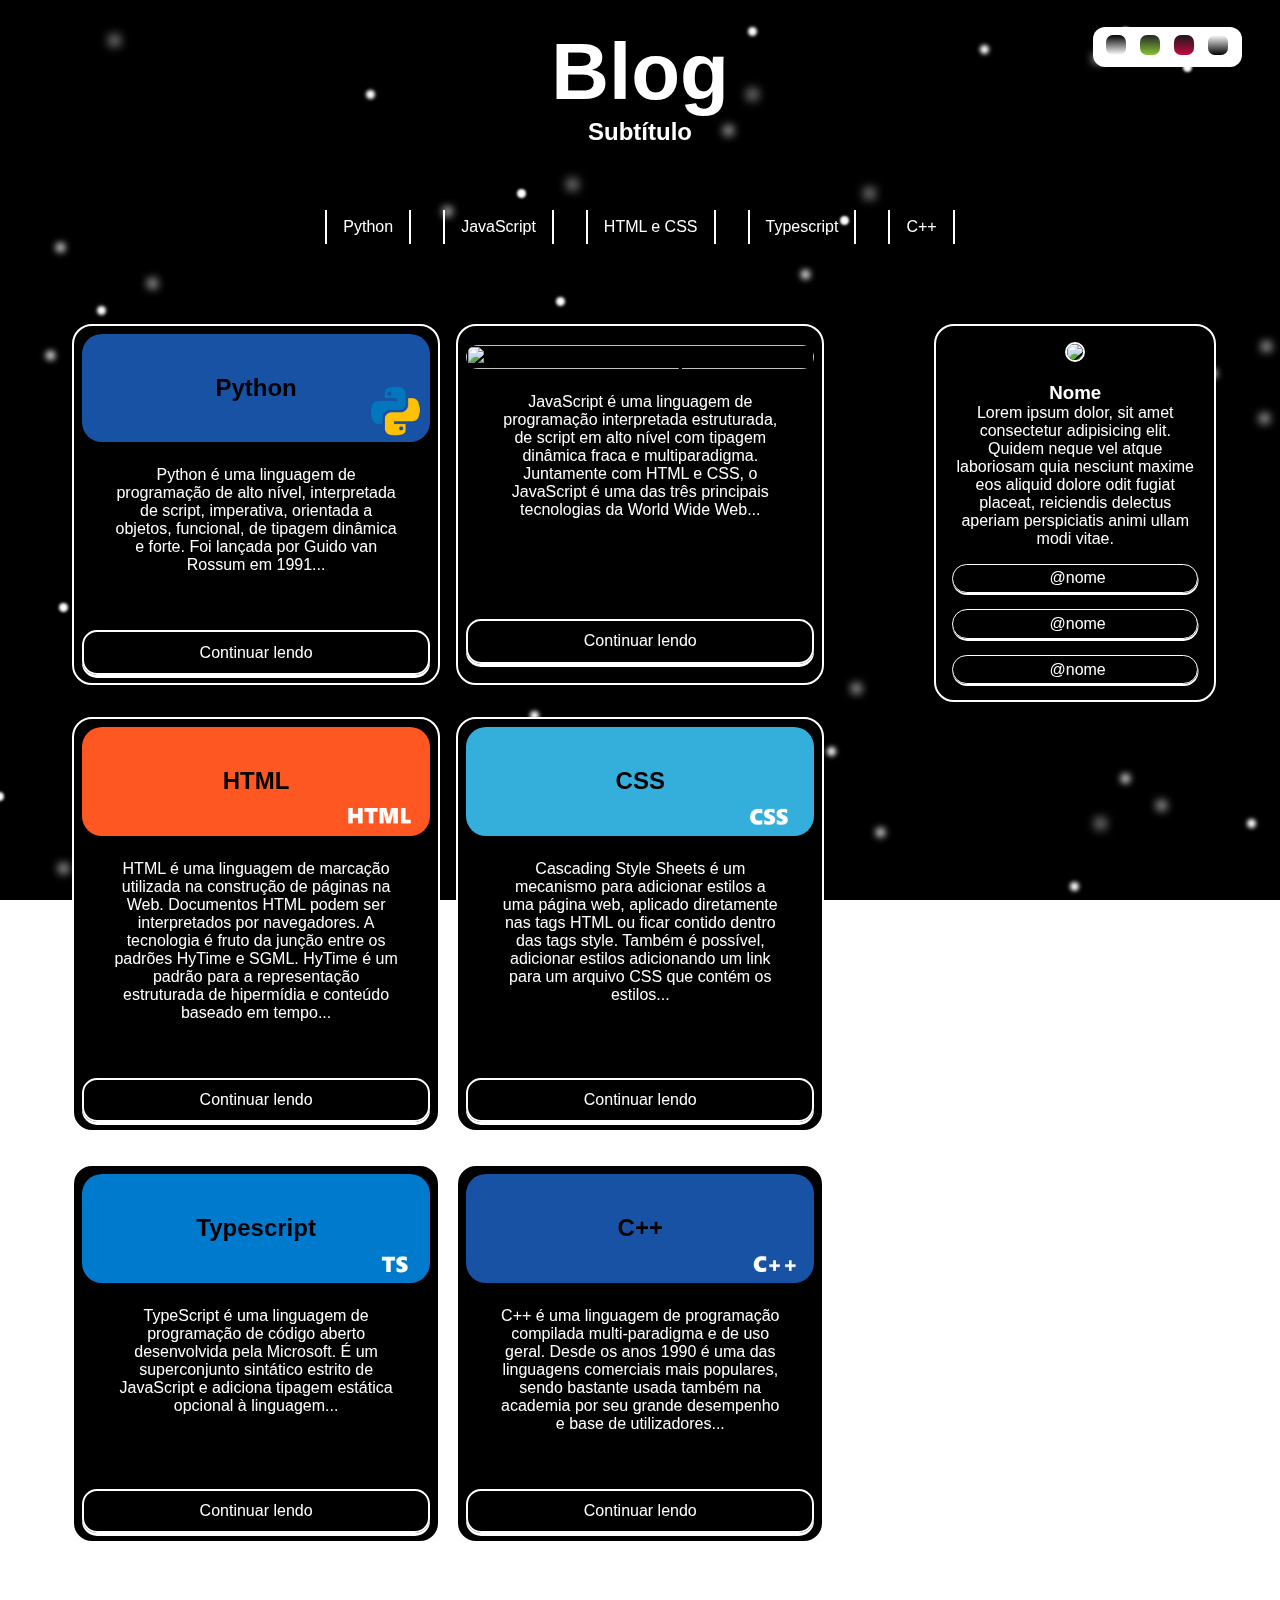
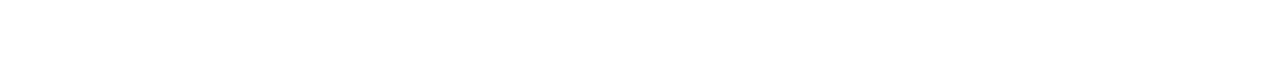
==== index.html @ 78560c08 "🎉 Commit inicial" ====
<!DOCTYPE html>
<html lang="pt-br">

<head>
    <meta charset="UTF-8">
    <meta http-equiv="X-UA-Compatible" content="IE=edge">
    <meta name="viewport" content="width=device-width, initial-scale=1.0">
    <title>Blog</title>
    <link rel="stylesheet" href="style.css">
    <script src="https://kit.fontawesome.com/d7de81155c.js" crossorigin="anonymous"></script>
    <script src="./script.js"></script>
</head>

<body>
    <div class="background">
        <span></span>
        <span></span>
        <span></span>
        <span></span>
        <span></span>
        <span></span>
        <span></span>
        <span></span>
        <span></span>
        <span></span>
        <span></span>
        <span></span>
        <span></span>
        <span></span>
        <span></span>
        <span></span>
        <span></span>
        <span></span>
        <span></span>
        <span></span>
        <span></span>
        <span></span>
        <span></span>
        <span></span>
        <span></span>
        <span></span>
        <span></span>
        <span></span>
        <span></span>
        <span></span>
        <span></span>
        <span></span>
        <span></span>
        <span></span>
        <span></span>
        <span></span>
        <span></span>
        <span></span>
        <span></span>
        <span></span>
        <span></span>
        <span></span>
        <span></span>
        <span></span>
        <span></span>
        <span></span>
        <span></span>
        <span></span>
        <span></span>
        <span></span>
    </div>


    <header>
        <div class="themeMenu">
            <button onclick="turnMode('#000', '#fff', '#000')">
                <svg width="20" height="20">
                    <defs>
                        <linearGradient id="1" x1="0%" y1="0%" x2="0%" y2="100%">
                            <stop offset="0%" style="stop-color:rgb(0,0,0);stop-opacity:1" />
                            <stop offset="100%" style="stop-color:rgb(255,255,255);stop-opacity:1" />
                        </linearGradient>
                    </defs>
                    <rect x="0" y="0" width="20" height="20" style="fill:url(#1);" />
                </svg>
            </button>



            <button onclick="turnMode('#87c232', '#222629', '#f7f8f8')">
                <svg width="20" height="20">
                    <defs>
                        <linearGradient id="3" x1="0%" y1="0%" x2="0%" y2="100%">
                            <stop offset="0%" style="stop-color:rgb(34, 38, 41);stop-opacity:1" />
                            <stop offset="100%" style="stop-color:rgb(135, 194, 50);stop-opacity:1" />
                        </linearGradient>
                    </defs>
                    <rect x="0" y="0" width="20" height="20" style="fill:url(#3);" />
                </svg>
            </button>

            <button onclick="turnMode('#c3083f', '#1a1a1c', '#edf4e0')">
                <svg width="20" height="20">
                    <defs>
                        <linearGradient id="4" x1="0%" y1="0%" x2="0%" y2="100%">
                            <stop offset="0%" style="stop-color:rgb(26, 26, 28);stop-opacity:1" />
                            <stop offset="100%" style="stop-color:rgb(195, 8, 63);stop-opacity:1" />
                        </linearGradient>
                    </defs>
                    <rect x="0" y="0" width="20" height="20" style="fill:url(#4);" />
                </svg>
            </button>

            <button onclick="turnMode('#fff', '#000', '#fff')">
                <svg width="20" height="20">
                    <defs>
                        <linearGradient id="2" x1="0%" y1="0%" x2="0%" y2="100%">
                            <stop offset="0%" style="stop-color:rgb(255,255,255);stop-opacity:1" />
                            <stop offset="100%" style="stop-color:rgb(0,0,0);stop-opacity:1" />
                        </linearGradient>
                    </defs>
                    <rect x="0" y="0" width="20" height="20" style="fill:url(#2);" />
                </svg>
            </button>
        </div>
        <h1>Blog</h1>
        <h2>Subtítulo</h2>

    </header>
    <nav>
        <a href="#">Python</a>
        <a href="#">JavaScript</a>
        <a href="#">HTML e CSS</a>
        <a href="#">Typescript</a>
        <a href="#">C++</a>
    </nav>
    <main>

        <div class="posts">
            <article>
                <div class="top">
                    <img src="./assets/img/py.png">
                    <h2>Python</h2>
                </div>
                <p>Python é uma linguagem de programação de alto nível, interpretada de script, imperativa, orientada a
                    objetos, funcional, de tipagem dinâmica e forte. Foi lançada por Guido van Rossum em 1991...</p>
                <a href="#">Continuar lendo</a>
            </article>
            <article>
                <div class="top">
                    <img
                        src="https://coursework.vschool.io/content/images/size/w2000/2016/03/javascript-logo-banner.jpg">
                    <h2>Javascript</h2>
                </div>
                <p>JavaScript é uma linguagem de programação interpretada estruturada, de script em alto nível com
                    tipagem dinâmica fraca e multiparadigma. Juntamente com HTML e CSS, o JavaScript é uma das três
                    principais tecnologias da World Wide Web...</p>
                <a href="#">Continuar lendo</a>
            </article>
            <article>
                <div class="top">
                    <img src="./assets/img/html.png">
                    <h2>HTML</h2>
                </div>
                <p>HTML é uma linguagem de marcação utilizada na construção de páginas na Web. Documentos HTML podem ser
                    interpretados por navegadores. A tecnologia é fruto da junção entre os padrões HyTime e SGML. HyTime
                    é um padrão para a representação estruturada de hipermídia e conteúdo baseado em tempo...</p>
                <a href="#">Continuar lendo</a>
            </article>
            <article>
                <div class="top">
                    <img src="./assets/img/css.png">
                    <h2>CSS</h2>
                </div>
                <p>Cascading Style Sheets é um mecanismo para adicionar estilos a uma página web, aplicado diretamente
                    nas tags HTML ou ficar contido dentro das tags style. Também é possível, adicionar estilos
                    adicionando um link para um arquivo CSS que contém os estilos...</p>
                <a href="#">Continuar lendo</a>
            </article>
            <article>
                <div class="top">
                    <img src="./assets/img/ts.png">
                    <h2>Typescript</h2>
                </div>
                <p>TypeScript é uma linguagem de programação de código aberto desenvolvida pela Microsoft. É um
                    superconjunto sintático estrito de JavaScript e adiciona tipagem estática opcional à linguagem...
                </p>
                <a href="#">Continuar lendo</a>
            </article>
            <article>
                <div class="top">
                    <img src="./assets/img/cpp.png">
                    <h2>C++</h2>
                </div>
                <p>C++ é uma linguagem de programação compilada multi-paradigma e de uso geral. Desde os anos 1990 é uma
                    das linguagens comerciais mais populares, sendo bastante usada também na academia por seu grande
                    desempenho e base de utilizadores...</p>
                <a href="#">Continuar lendo</a>
            </article>
        </div>
        <aside>
            <img src="https://isaca-gwdc.org/wp-content/uploads/2016/12/male-profile-image-placeholder.png">
            <h3>Nome</h3>
            <p>Lorem ipsum dolor, sit amet consectetur adipisicing elit. Quidem neque vel atque laboriosam quia
                nesciunt
                maxime eos aliquid dolore odit fugiat placeat, reiciendis delectus aperiam perspiciatis animi ullam
                modi
                vitae.</p>
            <a href="#"><i class="fa-brands fa-instagram"></i>@nome</a>
            <a href="#"><i class="fa-brands fa-github"></i>@nome</a>
            <a href="#"><i class="fa-brands fa-discord"></i>@nome</a>
        </aside>

    </main>
    <footer>
        <a href="#">Voltar ao topo <i class="fa-solid fa-arrow-up fa-bounce"></i></a>
    </footer>

</body>

</html>
---- style.css ----
* {
  font-family: 'Segoe UI', Tahoma, Geneva, Verdana, sans-serif;
  margin: 0;
  text-align: center;
  color: var(--font-color);
  transition: 0.3s;
}

:root {
  --body-bg: #000;
  --font-color: #fff;
  --detail-color: #fff;
}

header {
  display: flex;
  flex-direction: column;
  justify-content: center;
  margin: 2%;
}

header h1 {
  font-size: 500%;
}

.themeMenu {
  display: flex;
  /* width: 50%; */
  justify-content: right;
  align-items: center;
  position: absolute;
  right: 3%;
  top: 3%;
  padding: 0.4rem;
  border-radius: 12px;
  background-color: var(--detail-color);
}

.themeMenu button,
svg {
  border-radius: 8px;
  border: none;
  background: none;
}

.themeMenu svg {
  border: 1.5px solid var(--font-color);
}

/* svg {
  border-radius: 30px;
} */

nav {
  margin: 3rem;
  display: flex;
  justify-content: center;
  flex-wrap: wrap;
}

nav a {
  text-decoration: none;
  color: var(--font-color);
  padding: 0.5rem 1rem;
  margin: 1rem;
  border-left: 2px solid var(--detail-color);
  border-right: 2px solid var(--detail-color);
  transition: 0.3s;
}

nav a:hover {
  transition: 0.3s;
  transform: scale(1.15);
}

main {
  width: 90%;
  margin: 0 auto;
  display: flex;
}

.posts {
  width: 78%;
  display: flex;
  flex-wrap: wrap;
  flex-direction: row;
  margin: 0 auto;
}

article {
  display: flex;
  flex-direction: column;
  width: 40%;
  background-color: var(--body-bg);
  margin: 1rem 0.5rem;
  padding: 0.5rem;
  border-radius: 20px;
  border: 2px solid var(--detail-color);
  justify-content: center;

}

article p {
  padding: 1.5rem 2rem;
  height: 50%;
  color: var(--font-color);
  margin-bottom: 1rem;
}

article a {
  border: 2px solid var(--detail-color);
  border-radius: 15px;
  box-shadow: 0px 3px var(--detail-color);
  padding: 0.7rem;
  font-size: 1rem;
  text-decoration: none;
  margin-top: 1rem;
  color: var(--font-color);
  transition: 0.5s;
}

article a:hover {
  transition: 0.5s;
  box-shadow: none;
  transform: translateY(5%);
}

.top {
  display: flex;
  justify-content: center;
  align-items: center;
}

article h2 {
  justify-content: center;
  display: inline;
  position: absolute;
  z-index: 1000;
  color: var(--body-bg);
}

.top img {
  border-radius: 20px;
  width: 100%;
  height: 100%;
}

aside {
  width: 22%;
  height: 100%;
  padding: 1rem;
  margin: 1rem 0;
  border: 2px solid var(--detail-color);
  border-radius: 20px;
  background-color: var(--body-bg);
}

aside img {
  width: 80%;
  border-radius: 50%;
  border: 2px solid var(--detail-color);
  margin-bottom: 1rem;
}

aside a {
  display: flex;
  justify-content: center;
  color: var(--font-color);
  text-decoration: none;
  border: 1px solid var(--detail-color);
  border-radius: 15px;
  box-shadow: 0.5px 2px var(--detail-color);
  margin-top: 1rem;
  padding: 0.3rem;
  align-items: center;
  transition: 0.5s;
}

aside a:hover {
  transition: 0.5s;
  box-shadow: none;
  transform: translateY(5%);
}

.social {
  display: flex;
  align-items: center;
}

aside a i {
  font-size: 1.6rem;
  margin-right: 0.3rem;
}

footer {
  margin-top: 2rem;
  border-top: 2px solid var(--detail-color);
  padding: 1.5rem;
}

footer a {
  text-decoration: none;
  color: var(--font-color);
  font-size: 1.4rem;
}

@media screen and (min-width: 0px) and (max-width: 1000px) {
  aside {
    display: none;
  }

  article {
    display: flex;
    width: 90%;
    justify-content: center;
  }

  main {
    width: 100%;
  }

  nav a {
    width: 75%;
    margin: 2px;
    border: none;
    border-bottom: 2px solid var(--detail-color);
  }

  .themeMenu {
    flex-direction: column;
  }
}

























@keyframes move {
  100% {
    transform: translate3d(0, 0, 1px) rotate(360deg);
  }
}

.background {
  position: fixed;
  width: 100vw;
  height: 100vh;
  top: 0;
  left: 0;
  background: var(--body-bg);
  overflow: hidden;
  z-index: -10;
  transition: 0s;
}

.background span {
  width: 1vmin;
  height: 1vmin;
  border-radius: 1vmin;
  backface-visibility: hidden;
  position: absolute;
  animation: move;
  animation-duration: 50;
  animation-timing-function: linear;
  animation-iteration-count: infinite;
}


.background span:nth-child(0) {
  color: var(--detail-color);
  top: 12%;
  left: 73%;
  animation-duration: 6s;
  animation-delay: -1s;
  transform-origin: 9vw 7vh;
  box-shadow: -2vmin 0 0.27538135022545696vmin currentColor;
}

.background span:nth-child(1) {
  color: var(--detail-color);
  top: 91%;
  left: 96%;
  animation-duration: 6s;
  animation-delay: -1s;
  transform-origin: -16vw 23vh;
  box-shadow: 2vmin 0 0.4710907789229055vmin currentColor;
}

.background span:nth-child(2) {
  color: var(--detail-color);
  top: 52%;
  left: 61%;
  animation-duration: 6s;
  animation-delay: -1s;
  transform-origin: -6vw -15vh;
  box-shadow: -2vmin 0 0.42424550793862936vmin currentColor;
}

.background span:nth-child(3) {
  color: var(--detail-color);
  top: 7%;
  left: 91%;
  animation-duration: 6s;
  animation-delay: -1s;
  transform-origin: -2vw 14vh;
  box-shadow: 2vmin 0 0.2760057081928635vmin currentColor;
}

.background span:nth-child(4) {
  color: var(--detail-color);
  top: 93%;
  left: 28%;
  animation-duration: 6s;
  animation-delay: -1s;
  transform-origin: 13vw 20vh;
  box-shadow: 2vmin 0 0.6242597681310618vmin currentColor;
}

.background span:nth-child(5) {
  color: var(--detail-color);
  top: 46%;
  left: 97%;
  animation-duration: 6s;
  animation-delay: -1s;
  transform-origin: -8vw -4vh;
  box-shadow: 2vmin 0 1.0234532356203954vmin currentColor;
}

.background span:nth-child(6) {
  color: var(--detail-color);
  top: 5%;
  left: 78%;
  animation-duration: 6s;
  animation-delay: -1s;
  transform-origin: 10vw -8vh;
  box-shadow: -2vmin 0 0.49318287032722585vmin currentColor;
}

.background span:nth-child(7) {
  color: var(--detail-color);
  top: 43%;
  left: 40%;
  animation-duration: 6s;
  animation-delay: -1s;
  transform-origin: -5vw -24vh;
  box-shadow: -2vmin 0 0.9399635598026657vmin currentColor;
}

.background span:nth-child(8) {
  color: var(--detail-color);
  top: 88%;
  left: 19%;
  animation-duration: 6s;
  animation-delay: -1s;
  transform-origin: -5vw 4vh;
  box-shadow: -2vmin 0 0.4403394176249429vmin currentColor;
}

.background span:nth-child(9) {
  color: var(--detail-color);
  top: 60%;
  left: 14%;
  animation-duration: 6s;
  animation-delay: -1s;
  transform-origin: 1vw 5vh;
  box-shadow: 2vmin 0 0.43599453253697273vmin currentColor;
}

.background span:nth-child(10) {
  color: var(--detail-color);
  top: 69%;
  left: 21%;
  animation-duration: 6s;
  animation-delay: -1s;
  transform-origin: -3vw -16vh;
  box-shadow: -2vmin 0 0.6154934287869147vmin currentColor;
}

.background span:nth-child(11) {
  color: var(--detail-color);
  top: 20%;
  left: 43%;
  animation-duration: 6s;
  animation-delay: -1s;
  transform-origin: -6vw 12vh;
  box-shadow: 2vmin 0 1.1883772798756504vmin currentColor;
}

.background span:nth-child(12) {
  color: var(--detail-color);
  top: 24%;
  left: 67%;
  animation-duration: 6s;
  animation-delay: -1s;
  transform-origin: 2vw -3vh;
  box-shadow: -2vmin 0 0.267658226001954vmin currentColor;
}

.background span:nth-child(13) {
  color: var(--detail-color);
  top: 10%;
  left: 30%;
  animation-duration: 6s;
  animation-delay: -1s;
  transform-origin: -22vw 1vh;
  box-shadow: -2vmin 0 0.4053785415882025vmin currentColor;
}

.background span:nth-child(14) {
  color: var(--detail-color);
  top: 68%;
  left: 46%;
  animation-duration: 6s;
  animation-delay: -1s;
  transform-origin: -21vw -16vh;
  box-shadow: 2vmin 0 0.9191083418990091vmin currentColor;
}

.background span:nth-child(15) {
  color: var(--detail-color);
  top: 21%;
  left: 39%;
  animation-duration: 6s;
  animation-delay: -1s;
  transform-origin: -23vw -10vh;
  box-shadow: 2vmin 0 0.2719824636793464vmin currentColor;
}

.background span:nth-child(16) {
  color: var(--detail-color);
  top: 96%;
  left: 6%;
  animation-duration: 6s;
  animation-delay: -1s;
  transform-origin: 2vw 10vh;
  box-shadow: -2vmin 0 1.0808496465702444vmin currentColor;
}

.background span:nth-child(17) {
  color: var(--detail-color);
  top: 88%;
  left: 1%;
  animation-duration: 6s;
  animation-delay: -1s;
  transform-origin: -5vw -22vh;
  box-shadow: -2vmin 0 0.3026292771775181vmin currentColor;
}

.background span:nth-child(18) {
  color: var(--detail-color);
  top: 39%;
  left: 5%;
  animation-duration: 6s;
  animation-delay: -1s;
  transform-origin: -4vw 4vh;
  box-shadow: -2vmin 0 0.6664745303821307vmin currentColor;
}

.background span:nth-child(19) {
  color: var(--detail-color);
  top: 76%;
  left: 68%;
  animation-duration: 6s;
  animation-delay: -1s;
  transform-origin: -6vw 5vh;
  box-shadow: -2vmin 0 1.1057708346822341vmin currentColor;
}

.background span:nth-child(20) {
  color: var(--detail-color);
  top: 82%;
  left: 19%;
  animation-duration: 6s;
  animation-delay: -1s;
  transform-origin: 19vw 3vh;
  box-shadow: -2vmin 0 0.3862450667494819vmin currentColor;
}

.background span:nth-child(21) {
  color: var(--detail-color);
  top: 63%;
  left: 38%;
  animation-duration: 6s;
  animation-delay: -1s;
  transform-origin: -24vw 15vh;
  box-shadow: 2vmin 0 1.144984982098901vmin currentColor;
}

.background span:nth-child(22) {
  color: var(--detail-color);
  top: 31%;
  left: 13%;
  animation-duration: 6s;
  animation-delay: -1s;
  transform-origin: 5vw 19vh;
  box-shadow: -2vmin 0 1.020121044843505vmin currentColor;
}

.background span:nth-child(23) {
  color: var(--detail-color);
  top: 21%;
  left: 69%;
  animation-duration: 6s;
  animation-delay: -1s;
  transform-origin: 23vw 7vh;
  box-shadow: -2vmin 0 1.205088334195362vmin currentColor;
}

.background span:nth-child(24) {
  color: var(--detail-color);
  top: 34%;
  left: 9%;
  animation-duration: 6s;
  animation-delay: -1s;
  transform-origin: -22vw -8vh;
  box-shadow: -2vmin 0 0.3853865236024223vmin currentColor;
}

.background span:nth-child(25) {
  color: var(--detail-color);
  top: 98%;
  left: 85%;
  animation-duration: 6s;
  animation-delay: -1s;
  transform-origin: -15vw -20vh;
  box-shadow: -2vmin 0 0.5075718724492619vmin currentColor;
}

.background span:nth-child(26) {
  color: var(--detail-color);
  top: 86%;
  left: 89%;
  animation-duration: 6s;
  animation-delay: -1s;
  transform-origin: 8vw -11vh;
  box-shadow: -2vmin 0 0.8697546106871674vmin currentColor;
}

.background span:nth-child(27) {
  color: var(--detail-color);
  top: 61%;
  left: 79%;
  animation-duration: 6s;
  animation-delay: -1s;
  transform-origin: 16vw -16vh;
  box-shadow: -2vmin 0 0.8439808485837965vmin currentColor;
}

.background span:nth-child(28) {
  color: var(--detail-color);
  top: 27%;
  left: 3%;
  animation-duration: 6s;
  animation-delay: -1s;
  transform-origin: -14vw -2vh;
  box-shadow: 2vmin 0 0.8115520247718744vmin currentColor;
}

.background span:nth-child(29) {
  color: var(--detail-color);
  top: 14%;
  left: 58%;
  animation-duration: 6s;
  animation-delay: -1s;
  transform-origin: 6vw 5vh;
  box-shadow: -2vmin 0 1.0531775673042068vmin currentColor;
}

.background span:nth-child(30) {
  color: var(--detail-color);
  top: 3%;
  left: 57%;
  animation-duration: 6s;
  animation-delay: -1s;
  transform-origin: -23vw 20vh;
  box-shadow: 2vmin 0 0.35795235282371785vmin currentColor;
}

.background span:nth-child(31) {
  color: var(--detail-color);
  top: 67%;
  left: 6%;
  animation-duration: 6s;
  animation-delay: -1s;
  transform-origin: 23vw 9vh;
  box-shadow: -2vmin 0 0.3169018373170718vmin currentColor;
}

.background span:nth-child(32) {
  color: var(--detail-color);
  top: 23%;
  left: 36%;
  animation-duration: 6s;
  animation-delay: -1s;
  transform-origin: -20vw 4vh;
  box-shadow: -2vmin 0 0.9532379128753996vmin currentColor;
}

.background span:nth-child(33) {
  color: var(--detail-color);
  top: 92%;
  left: 67%;
  animation-duration: 6s;
  animation-delay: -1s;
  transform-origin: -4vw -3vh;
  box-shadow: 2vmin 0 0.7856214711991198vmin currentColor;
}

.background span:nth-child(34) {
  color: var(--detail-color);
  top: 53%;
  left: 52%;
  animation-duration: 6s;
  animation-delay: -1s;
  transform-origin: 25vw 14vh;
  box-shadow: 2vmin 0 1.0495278782192048vmin currentColor;
}

.background span:nth-child(35) {
  color: var(--detail-color);
  top: 6%;
  left: 84%;
  animation-duration: 6s;
  animation-delay: -1s;
  transform-origin: 4vw -12vh;
  box-shadow: 2vmin 0 1.0270727966097692vmin currentColor;
}

.background span:nth-child(36) {
  color: var(--detail-color);
  top: 79%;
  left: 40%;
  animation-duration: 6s;
  animation-delay: -1s;
  transform-origin: 17vw 18vh;
  box-shadow: 2vmin 0 0.45437303067058754vmin currentColor;
}

.background span:nth-child(37) {
  color: var(--detail-color);
  top: 91%;
  left: 87%;
  animation-duration: 6s;
  animation-delay: -1s;
  transform-origin: -7vw -19vh;
  box-shadow: -2vmin 0 1.191177573704821vmin currentColor;
}

.background span:nth-child(38) {
  color: var(--detail-color);
  top: 38%;
  left: 100%;
  animation-duration: 6s;
  animation-delay: -1s;
  transform-origin: -14vw 7vh;
  box-shadow: -2vmin 0 1.0581719142624308vmin currentColor;
}

.background span:nth-child(39) {
  color: var(--detail-color);
  top: 89%;
  left: 89%;
  animation-duration: 6s;
  animation-delay: -1s;
  transform-origin: -9vw -8vh;
  box-shadow: 2vmin 0 1.0682960506211483vmin currentColor;
}

.background span:nth-child(40) {
  color: var(--detail-color);
  top: 60%;
  left: 50%;
  animation-duration: 6s;
  animation-delay: -1s;
  transform-origin: -16vw -1vh;
  box-shadow: 2vmin 0 0.9438409726963655vmin currentColor;
}

.background span:nth-child(41) {
  color: var(--detail-color);
  top: 85%;
  left: 47%;
  animation-duration: 6s;
  animation-delay: -1s;
  transform-origin: -5vw 13vh;
  box-shadow: 2vmin 0 0.27575655594672743vmin currentColor;
}

.background span:nth-child(42) {
  color: var(--detail-color);
  top: 4%;
  left: 10%;
  animation-duration: 6s;
  animation-delay: -1s;
  transform-origin: 8vw 14vh;
  box-shadow: -2vmin 0 1.175673549019227vmin currentColor;
}

.background span:nth-child(43) {
  color: var(--detail-color);
  top: 3%;
  left: 89%;
  animation-duration: 6s;
  animation-delay: -1s;
  transform-origin: 12vw -2vh;
  box-shadow: -2vmin 0 0.29786846132406564vmin currentColor;
}

.background span:nth-child(44) {
  color: var(--detail-color);
  top: 30%;
  left: 64%;
  animation-duration: 6s;
  animation-delay: -1s;
  transform-origin: -14vw 4vh;
  box-shadow: -2vmin 0 0.7660666858949277vmin currentColor;
}

.background span:nth-child(45) {
  color: var(--detail-color);
  top: 10%;
  left: 57%;
  animation-duration: 6s;
  animation-delay: -1s;
  transform-origin: -2vw -7vh;
  box-shadow: 2vmin 0 1.182817788901344vmin currentColor;
}

.background span:nth-child(46) {
  color: var(--detail-color);
  top: 33%;
  left: 42%;
  animation-duration: 6s;
  animation-delay: -1s;
  transform-origin: 1vw 25vh;
  box-shadow: 2vmin 0 0.3346138495409887vmin currentColor;
}

.background span:nth-child(47) {
  color: var(--detail-color);
  top: 83%;
  left: 66%;
  animation-duration: 6s;
  animation-delay: -1s;
  transform-origin: -24vw 22vh;
  box-shadow: -2vmin 0 0.5501824184393849vmin currentColor;
}

.background span:nth-child(48) {
  color: var(--detail-color);
  top: 41%;
  left: 93%;
  animation-duration: 6s;
  animation-delay: -1s;
  transform-origin: -20vw -23vh;
  box-shadow: 2vmin 0 0.7813935994895793vmin currentColor;
}

.background span:nth-child(49) {
  color: var(--detail-color);
  top: 81%;
  left: 57%;
  animation-duration: 6s;
  animation-delay: -1s;
  transform-origin: -12vw -3vh;
  box-shadow: -2vmin 0 1.17089601091446vmin currentColor;
}
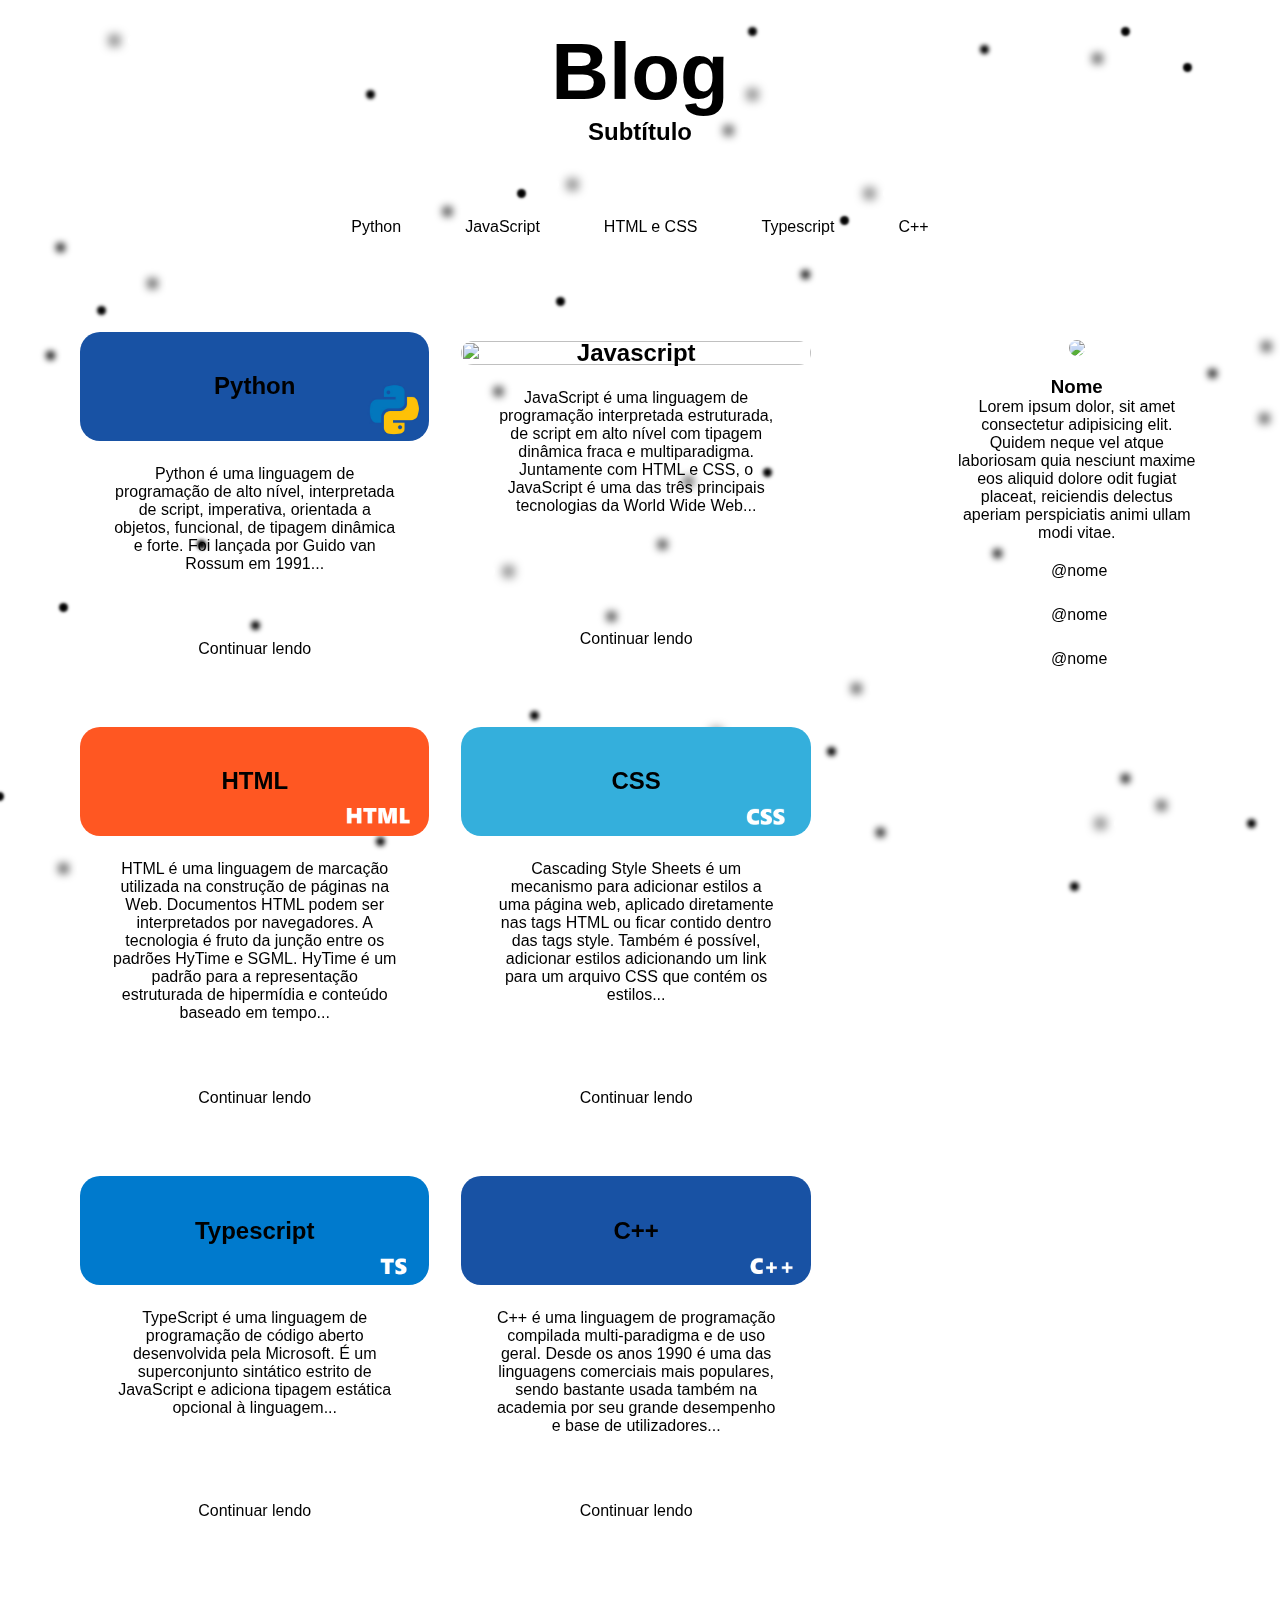
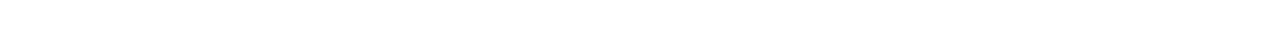
==== commit e276dfb2: "✨feat: criação/atualização de novas funções" ====
--- a/index.html
+++ b/index.html
@@ -8,10 +8,10 @@
     <title>Blog</title>
     <link rel="stylesheet" href="style.css">
     <script src="https://kit.fontawesome.com/d7de81155c.js" crossorigin="anonymous"></script>
-    <script src="./script.js"></script>
+    <script src="./script.js" async></script>
 </head>
 
-<body>
+<body onload="onLoad()">
     <div class="background">
         <span></span>
         <span></span>
@@ -68,62 +68,77 @@
 
     <header>
         <div class="themeMenu">
-            <button onclick="turnMode('#000', '#fff', '#000')">
-                <svg width="20" height="20">
-                    <defs>
-                        <linearGradient id="1" x1="0%" y1="0%" x2="0%" y2="100%">
-                            <stop offset="0%" style="stop-color:rgb(0,0,0);stop-opacity:1" />
-                            <stop offset="100%" style="stop-color:rgb(255,255,255);stop-opacity:1" />
-                        </linearGradient>
-                    </defs>
-                    <rect x="0" y="0" width="20" height="20" style="fill:url(#1);" />
-                </svg>
-            </button>
-
-
-
-            <button onclick="turnMode('#87c232', '#222629', '#f7f8f8')">
-                <svg width="20" height="20">
-                    <defs>
-                        <linearGradient id="3" x1="0%" y1="0%" x2="0%" y2="100%">
-                            <stop offset="0%" style="stop-color:rgb(34, 38, 41);stop-opacity:1" />
-                            <stop offset="100%" style="stop-color:rgb(135, 194, 50);stop-opacity:1" />
-                        </linearGradient>
-                    </defs>
-                    <rect x="0" y="0" width="20" height="20" style="fill:url(#3);" />
-                </svg>
-            </button>
-
-            <button onclick="turnMode('#c3083f', '#1a1a1c', '#edf4e0')">
-                <svg width="20" height="20">
-                    <defs>
-                        <linearGradient id="4" x1="0%" y1="0%" x2="0%" y2="100%">
-                            <stop offset="0%" style="stop-color:rgb(26, 26, 28);stop-opacity:1" />
-                            <stop offset="100%" style="stop-color:rgb(195, 8, 63);stop-opacity:1" />
-                        </linearGradient>
-                    </defs>
-                    <rect x="0" y="0" width="20" height="20" style="fill:url(#4);" />
-                </svg>
-            </button>
-
-            <button onclick="turnMode('#fff', '#000', '#fff')">
-                <svg width="20" height="20">
-                    <defs>
-                        <linearGradient id="2" x1="0%" y1="0%" x2="0%" y2="100%">
-                            <stop offset="0%" style="stop-color:rgb(255,255,255);stop-opacity:1" />
-                            <stop offset="100%" style="stop-color:rgb(0,0,0);stop-opacity:1" />
-                        </linearGradient>
-                    </defs>
-                    <rect x="0" y="0" width="20" height="20" style="fill:url(#2);" />
-                </svg>
-            </button>
+            <!-- <i class="fa-regular fa-palette"></i> -->
+            <i class="fa-solid fa-palette"></i>
+            <div class="hidden"> 
+                <button onclick="turnMode('#000', '#fff', '#000')">
+                    <svg width="20" height="20">
+                        <defs>
+                            <linearGradient id="1" x1="0%" y1="0%" x2="0%" y2="100%">
+                                <stop offset="0%" style="stop-color:rgb(0,0,0);stop-opacity:1" />
+                                <stop offset="100%" style="stop-color:rgb(255,255,255);stop-opacity:1" />
+                            </linearGradient>
+                        </defs>
+                        <rect x="0" y="0" width="20" height="20" style="fill:url(#1);" />
+                    </svg>
+                </button>
+
+
+
+                <button onclick="turnMode('#87c232', '#222629', '#f7f8f8')">
+                    <svg width="20" height="20">
+                        <defs>
+                            <linearGradient id="3" x1="0%" y1="0%" x2="0%" y2="100%">
+                                <stop offset="0%" style="stop-color:rgb(34, 38, 41);stop-opacity:1" />
+                                <stop offset="100%" style="stop-color:rgb(135, 194, 50);stop-opacity:1" />
+                            </linearGradient>
+                        </defs>
+                        <rect x="0" y="0" width="20" height="20" style="fill:url(#3);" />
+                    </svg>
+                </button>
+
+                <button onclick="turnMode('#c3083f', '#1a1a1c', '#edf4e0')">
+                    <svg width="20" height="20">
+                        <defs>
+                            <linearGradient id="4" x1="0%" y1="0%" x2="0%" y2="100%">
+                                <stop offset="0%" style="stop-color:rgb(26, 26, 28);stop-opacity:1" />
+                                <stop offset="100%" style="stop-color:rgb(195, 8, 63);stop-opacity:1" />
+                            </linearGradient>
+                        </defs>
+                        <rect x="0" y="0" width="20" height="20" style="fill:url(#4);" />
+                    </svg>
+                </button>
+
+                <button onclick="turnMode('#faed25', '#293745', '#fff')">
+                    <svg width="20" height="20">
+                        <defs>
+                            <linearGradient id="5" x1="0%" y1="0%" x2="0%" y2="100%">
+                                <stop offset="0%" style="stop-color:rgb(41, 55, 69);stop-opacity:1" />
+                                <stop offset="100%" style="stop-color:rgb(250, 237, 37);stop-opacity:1" />
+                            </linearGradient>
+                        </defs>
+                        <rect x="0" y="0" width="20" height="20" style="fill:url(#5);" />
+                    </svg>
+                </button>
+
+                <button onclick="turnMode('#fff', '#000', '#fff')">
+                    <svg width="20" height="20">
+                        <defs>
+                            <linearGradient id="2" x1="0%" y1="0%" x2="0%" y2="100%">
+                                <stop offset="0%" style="stop-color:rgb(255,255,255);stop-opacity:1" />
+                                <stop offset="100%" style="stop-color:rgb(0,0,0);stop-opacity:1" />
+                            </linearGradient>
+                        </defs>
+                        <rect x="0" y="0" width="20" height="20" style="fill:url(#2);" />
+                    </svg>
+                </button>
+            </div>
         </div>
         <h1>Blog</h1>
         <h2>Subtítulo</h2>
-
     </header>
     <nav>
-        <a href="#">Python</a>
+        <a href="./pages/py.html">Python</a>
         <a href="#">JavaScript</a>
         <a href="#">HTML e CSS</a>
         <a href="#">Typescript</a>
@@ -208,7 +223,7 @@
 
     </main>
     <footer>
-        <a href="#">Voltar ao topo <i class="fa-solid fa-arrow-up fa-bounce"></i></a>
+        <a href="#"><i class="fa-solid fa-arrow-up fa-bounce"></i></a>
     </footer>
 
 </body>
--- a/style.css
+++ b/style.css
@@ -12,6 +12,7 @@
   --detail-color: #fff;
 }
 
+
 header {
   display: flex;
   flex-direction: column;
@@ -25,15 +26,19 @@
 
 .themeMenu {
   display: flex;
-  /* width: 50%; */
-  justify-content: right;
-  align-items: center;
   position: absolute;
-  right: 3%;
-  top: 3%;
+  right: 2%;
+  top: 2%;
   padding: 0.4rem;
+  width: 3rem;
+  justify-content: center;
   border-radius: 12px;
   background-color: var(--detail-color);
+}
+
+
+.themeMenu i {
+  color: var(--body-bg);
 }
 
 .themeMenu button,
@@ -47,9 +52,20 @@
   border: 1.5px solid var(--font-color);
 }
 
-/* svg {
-  border-radius: 30px;
-} */
+.themeMenu .hidden {
+  display: none;
+}
+
+.themeMenu:hover .hidden {
+  display: flex;
+  justify-content: center;
+  flex-wrap: wrap;
+}
+
+.themeMenu:hover i {
+  display: none;
+}
+
 
 nav {
   margin: 3rem;
@@ -115,6 +131,7 @@
   font-size: 1rem;
   text-decoration: none;
   margin-top: 1rem;
+  margin-bottom: 0.6rem;
   color: var(--font-color);
   transition: 0.5s;
 }
@@ -228,6 +245,7 @@
 
   .themeMenu {
     flex-direction: column;
+    width: 2rem;
   }
 }
 
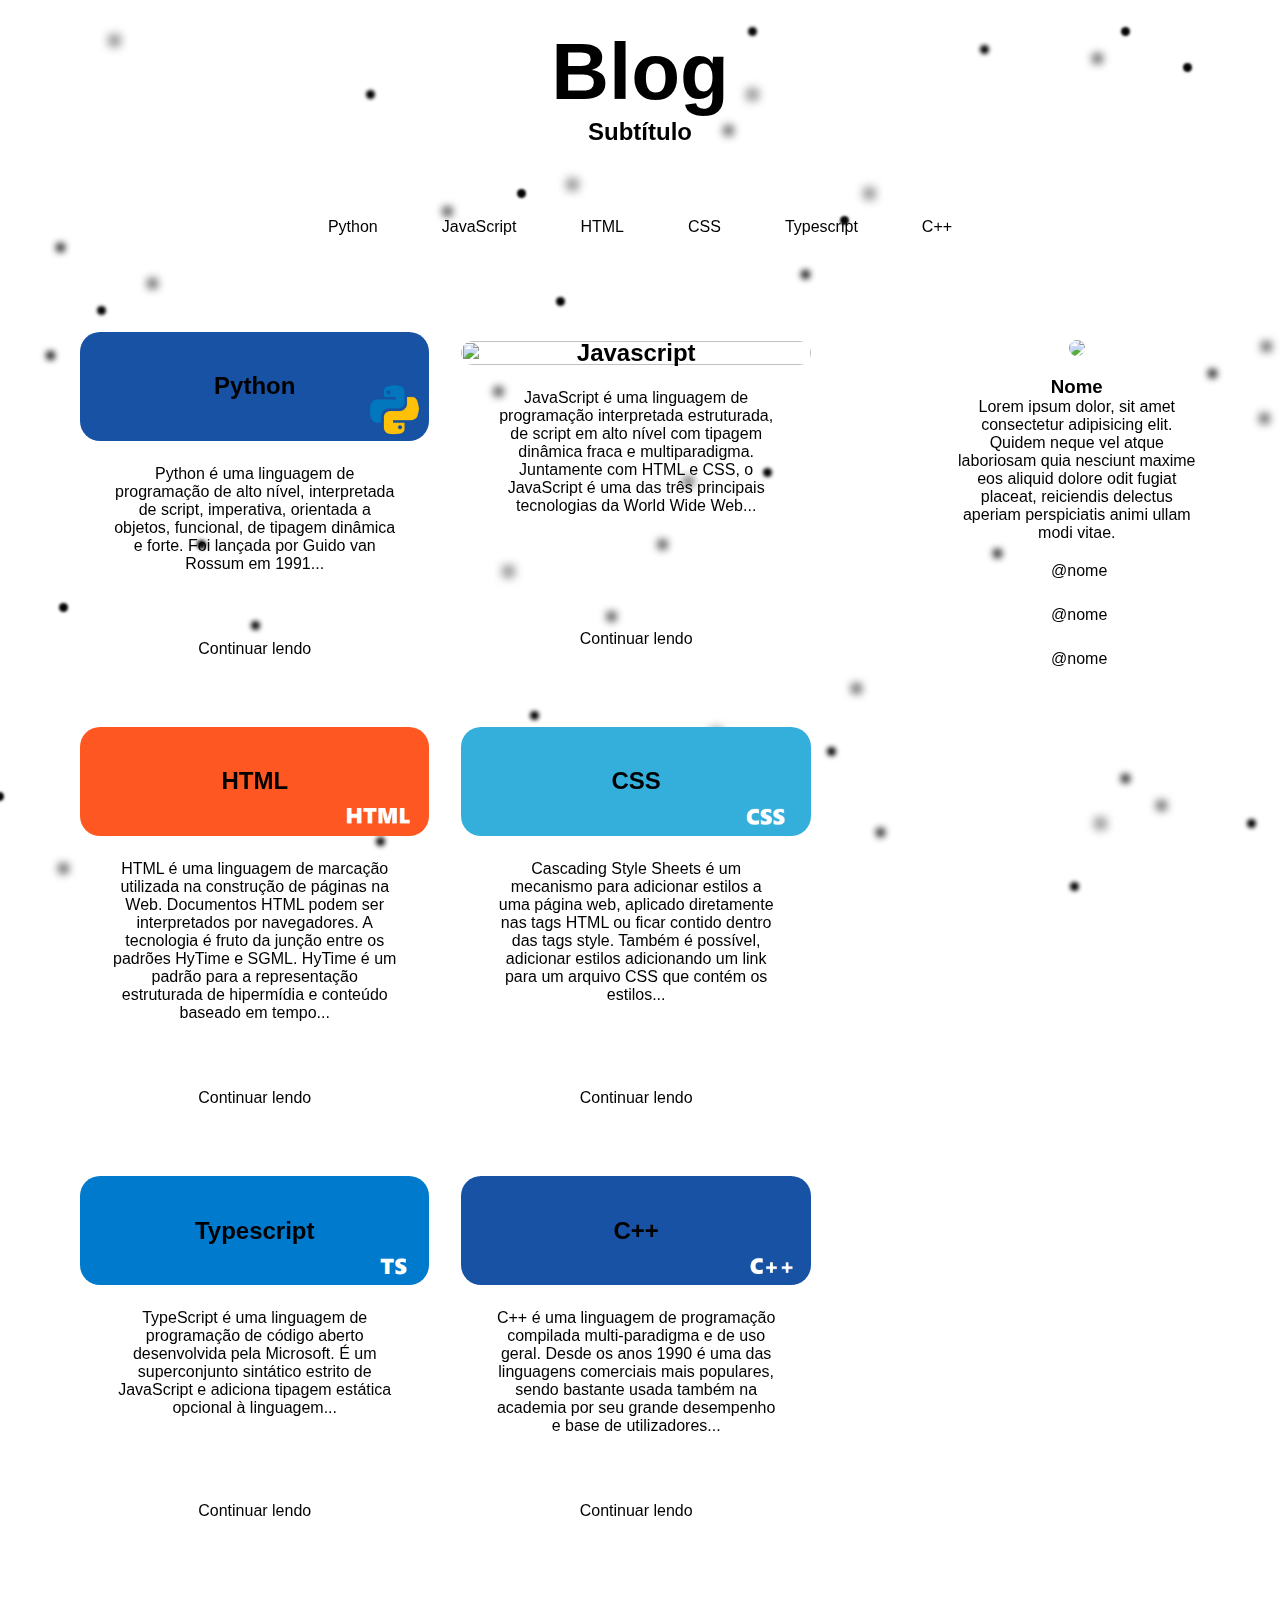
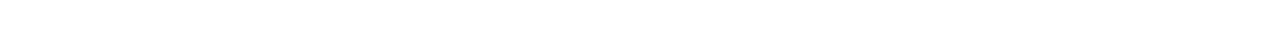
==== commit 8e4dace3: "✨ feat: atualização de interface e estrutura" ====
--- a/index.html
+++ b/index.html
@@ -7,6 +7,7 @@
     <meta name="viewport" content="width=device-width, initial-scale=1.0">
     <title>Blog</title>
     <link rel="stylesheet" href="style.css">
+    <link rel="stylesheet" href="background.css">
     <script src="https://kit.fontawesome.com/d7de81155c.js" crossorigin="anonymous"></script>
     <script src="./script.js" async></script>
 </head>
@@ -70,7 +71,7 @@
         <div class="themeMenu">
             <!-- <i class="fa-regular fa-palette"></i> -->
             <i class="fa-solid fa-palette"></i>
-            <div class="hidden"> 
+            <div class="hidden">
                 <button onclick="turnMode('#000', '#fff', '#000')">
                     <svg width="20" height="20">
                         <defs>
@@ -82,8 +83,6 @@
                         <rect x="0" y="0" width="20" height="20" style="fill:url(#1);" />
                     </svg>
                 </button>
-
-
 
                 <button onclick="turnMode('#87c232', '#222629', '#f7f8f8')">
                     <svg width="20" height="20">
@@ -139,10 +138,11 @@
     </header>
     <nav>
         <a href="./pages/py.html">Python</a>
-        <a href="#">JavaScript</a>
-        <a href="#">HTML e CSS</a>
-        <a href="#">Typescript</a>
-        <a href="#">C++</a>
+        <a href="./pages/js.html">JavaScript</a>
+        <a href="./pages/html.html">HTML</a>
+        <a href="./pages/html.html">CSS</a>
+        <a href="./pages/ts.html">Typescript</a>
+        <a href="./pages/cpp.html">C++</a>
     </nav>
     <main>
 
@@ -154,7 +154,7 @@
                 </div>
                 <p>Python é uma linguagem de programação de alto nível, interpretada de script, imperativa, orientada a
                     objetos, funcional, de tipagem dinâmica e forte. Foi lançada por Guido van Rossum em 1991...</p>
-                <a href="#">Continuar lendo</a>
+                <a href="./pages/py.html">Continuar lendo</a>
             </article>
             <article>
                 <div class="top">
@@ -165,7 +165,7 @@
                 <p>JavaScript é uma linguagem de programação interpretada estruturada, de script em alto nível com
                     tipagem dinâmica fraca e multiparadigma. Juntamente com HTML e CSS, o JavaScript é uma das três
                     principais tecnologias da World Wide Web...</p>
-                <a href="#">Continuar lendo</a>
+                <a href="./pages/js.html">Continuar lendo</a>
             </article>
             <article>
                 <div class="top">
@@ -175,7 +175,7 @@
                 <p>HTML é uma linguagem de marcação utilizada na construção de páginas na Web. Documentos HTML podem ser
                     interpretados por navegadores. A tecnologia é fruto da junção entre os padrões HyTime e SGML. HyTime
                     é um padrão para a representação estruturada de hipermídia e conteúdo baseado em tempo...</p>
-                <a href="#">Continuar lendo</a>
+                <a href="./pages/html.html">Continuar lendo</a>
             </article>
             <article>
                 <div class="top">
@@ -185,7 +185,7 @@
                 <p>Cascading Style Sheets é um mecanismo para adicionar estilos a uma página web, aplicado diretamente
                     nas tags HTML ou ficar contido dentro das tags style. Também é possível, adicionar estilos
                     adicionando um link para um arquivo CSS que contém os estilos...</p>
-                <a href="#">Continuar lendo</a>
+                <a href="./pages/css.html">Continuar lendo</a>
             </article>
             <article>
                 <div class="top">
@@ -195,7 +195,7 @@
                 <p>TypeScript é uma linguagem de programação de código aberto desenvolvida pela Microsoft. É um
                     superconjunto sintático estrito de JavaScript e adiciona tipagem estática opcional à linguagem...
                 </p>
-                <a href="#">Continuar lendo</a>
+                <a href="./pages/ts.html">Continuar lendo</a>
             </article>
             <article>
                 <div class="top">
@@ -205,7 +205,7 @@
                 <p>C++ é uma linguagem de programação compilada multi-paradigma e de uso geral. Desde os anos 1990 é uma
                     das linguagens comerciais mais populares, sendo bastante usada também na academia por seu grande
                     desempenho e base de utilizadores...</p>
-                <a href="#">Continuar lendo</a>
+                <a href="./pages/cpp.html">Continuar lendo</a>
             </article>
         </div>
         <aside>
--- a/style.css
+++ b/style.css
@@ -4,6 +4,7 @@
   text-align: center;
   color: var(--font-color);
   transition: 0.3s;
+  scroll-behavior: smooth;
 }
 
 :root {
@@ -247,559 +248,4 @@
     flex-direction: column;
     width: 2rem;
   }
-}
-
-
-
-
-
-
-
-
-
-
-
-
-
-
-
-
-
-
-
-
-
-
-
-
-
-@keyframes move {
-  100% {
-    transform: translate3d(0, 0, 1px) rotate(360deg);
-  }
-}
-
-.background {
-  position: fixed;
-  width: 100vw;
-  height: 100vh;
-  top: 0;
-  left: 0;
-  background: var(--body-bg);
-  overflow: hidden;
-  z-index: -10;
-  transition: 0s;
-}
-
-.background span {
-  width: 1vmin;
-  height: 1vmin;
-  border-radius: 1vmin;
-  backface-visibility: hidden;
-  position: absolute;
-  animation: move;
-  animation-duration: 50;
-  animation-timing-function: linear;
-  animation-iteration-count: infinite;
-}
-
-
-.background span:nth-child(0) {
-  color: var(--detail-color);
-  top: 12%;
-  left: 73%;
-  animation-duration: 6s;
-  animation-delay: -1s;
-  transform-origin: 9vw 7vh;
-  box-shadow: -2vmin 0 0.27538135022545696vmin currentColor;
-}
-
-.background span:nth-child(1) {
-  color: var(--detail-color);
-  top: 91%;
-  left: 96%;
-  animation-duration: 6s;
-  animation-delay: -1s;
-  transform-origin: -16vw 23vh;
-  box-shadow: 2vmin 0 0.4710907789229055vmin currentColor;
-}
-
-.background span:nth-child(2) {
-  color: var(--detail-color);
-  top: 52%;
-  left: 61%;
-  animation-duration: 6s;
-  animation-delay: -1s;
-  transform-origin: -6vw -15vh;
-  box-shadow: -2vmin 0 0.42424550793862936vmin currentColor;
-}
-
-.background span:nth-child(3) {
-  color: var(--detail-color);
-  top: 7%;
-  left: 91%;
-  animation-duration: 6s;
-  animation-delay: -1s;
-  transform-origin: -2vw 14vh;
-  box-shadow: 2vmin 0 0.2760057081928635vmin currentColor;
-}
-
-.background span:nth-child(4) {
-  color: var(--detail-color);
-  top: 93%;
-  left: 28%;
-  animation-duration: 6s;
-  animation-delay: -1s;
-  transform-origin: 13vw 20vh;
-  box-shadow: 2vmin 0 0.6242597681310618vmin currentColor;
-}
-
-.background span:nth-child(5) {
-  color: var(--detail-color);
-  top: 46%;
-  left: 97%;
-  animation-duration: 6s;
-  animation-delay: -1s;
-  transform-origin: -8vw -4vh;
-  box-shadow: 2vmin 0 1.0234532356203954vmin currentColor;
-}
-
-.background span:nth-child(6) {
-  color: var(--detail-color);
-  top: 5%;
-  left: 78%;
-  animation-duration: 6s;
-  animation-delay: -1s;
-  transform-origin: 10vw -8vh;
-  box-shadow: -2vmin 0 0.49318287032722585vmin currentColor;
-}
-
-.background span:nth-child(7) {
-  color: var(--detail-color);
-  top: 43%;
-  left: 40%;
-  animation-duration: 6s;
-  animation-delay: -1s;
-  transform-origin: -5vw -24vh;
-  box-shadow: -2vmin 0 0.9399635598026657vmin currentColor;
-}
-
-.background span:nth-child(8) {
-  color: var(--detail-color);
-  top: 88%;
-  left: 19%;
-  animation-duration: 6s;
-  animation-delay: -1s;
-  transform-origin: -5vw 4vh;
-  box-shadow: -2vmin 0 0.4403394176249429vmin currentColor;
-}
-
-.background span:nth-child(9) {
-  color: var(--detail-color);
-  top: 60%;
-  left: 14%;
-  animation-duration: 6s;
-  animation-delay: -1s;
-  transform-origin: 1vw 5vh;
-  box-shadow: 2vmin 0 0.43599453253697273vmin currentColor;
-}
-
-.background span:nth-child(10) {
-  color: var(--detail-color);
-  top: 69%;
-  left: 21%;
-  animation-duration: 6s;
-  animation-delay: -1s;
-  transform-origin: -3vw -16vh;
-  box-shadow: -2vmin 0 0.6154934287869147vmin currentColor;
-}
-
-.background span:nth-child(11) {
-  color: var(--detail-color);
-  top: 20%;
-  left: 43%;
-  animation-duration: 6s;
-  animation-delay: -1s;
-  transform-origin: -6vw 12vh;
-  box-shadow: 2vmin 0 1.1883772798756504vmin currentColor;
-}
-
-.background span:nth-child(12) {
-  color: var(--detail-color);
-  top: 24%;
-  left: 67%;
-  animation-duration: 6s;
-  animation-delay: -1s;
-  transform-origin: 2vw -3vh;
-  box-shadow: -2vmin 0 0.267658226001954vmin currentColor;
-}
-
-.background span:nth-child(13) {
-  color: var(--detail-color);
-  top: 10%;
-  left: 30%;
-  animation-duration: 6s;
-  animation-delay: -1s;
-  transform-origin: -22vw 1vh;
-  box-shadow: -2vmin 0 0.4053785415882025vmin currentColor;
-}
-
-.background span:nth-child(14) {
-  color: var(--detail-color);
-  top: 68%;
-  left: 46%;
-  animation-duration: 6s;
-  animation-delay: -1s;
-  transform-origin: -21vw -16vh;
-  box-shadow: 2vmin 0 0.9191083418990091vmin currentColor;
-}
-
-.background span:nth-child(15) {
-  color: var(--detail-color);
-  top: 21%;
-  left: 39%;
-  animation-duration: 6s;
-  animation-delay: -1s;
-  transform-origin: -23vw -10vh;
-  box-shadow: 2vmin 0 0.2719824636793464vmin currentColor;
-}
-
-.background span:nth-child(16) {
-  color: var(--detail-color);
-  top: 96%;
-  left: 6%;
-  animation-duration: 6s;
-  animation-delay: -1s;
-  transform-origin: 2vw 10vh;
-  box-shadow: -2vmin 0 1.0808496465702444vmin currentColor;
-}
-
-.background span:nth-child(17) {
-  color: var(--detail-color);
-  top: 88%;
-  left: 1%;
-  animation-duration: 6s;
-  animation-delay: -1s;
-  transform-origin: -5vw -22vh;
-  box-shadow: -2vmin 0 0.3026292771775181vmin currentColor;
-}
-
-.background span:nth-child(18) {
-  color: var(--detail-color);
-  top: 39%;
-  left: 5%;
-  animation-duration: 6s;
-  animation-delay: -1s;
-  transform-origin: -4vw 4vh;
-  box-shadow: -2vmin 0 0.6664745303821307vmin currentColor;
-}
-
-.background span:nth-child(19) {
-  color: var(--detail-color);
-  top: 76%;
-  left: 68%;
-  animation-duration: 6s;
-  animation-delay: -1s;
-  transform-origin: -6vw 5vh;
-  box-shadow: -2vmin 0 1.1057708346822341vmin currentColor;
-}
-
-.background span:nth-child(20) {
-  color: var(--detail-color);
-  top: 82%;
-  left: 19%;
-  animation-duration: 6s;
-  animation-delay: -1s;
-  transform-origin: 19vw 3vh;
-  box-shadow: -2vmin 0 0.3862450667494819vmin currentColor;
-}
-
-.background span:nth-child(21) {
-  color: var(--detail-color);
-  top: 63%;
-  left: 38%;
-  animation-duration: 6s;
-  animation-delay: -1s;
-  transform-origin: -24vw 15vh;
-  box-shadow: 2vmin 0 1.144984982098901vmin currentColor;
-}
-
-.background span:nth-child(22) {
-  color: var(--detail-color);
-  top: 31%;
-  left: 13%;
-  animation-duration: 6s;
-  animation-delay: -1s;
-  transform-origin: 5vw 19vh;
-  box-shadow: -2vmin 0 1.020121044843505vmin currentColor;
-}
-
-.background span:nth-child(23) {
-  color: var(--detail-color);
-  top: 21%;
-  left: 69%;
-  animation-duration: 6s;
-  animation-delay: -1s;
-  transform-origin: 23vw 7vh;
-  box-shadow: -2vmin 0 1.205088334195362vmin currentColor;
-}
-
-.background span:nth-child(24) {
-  color: var(--detail-color);
-  top: 34%;
-  left: 9%;
-  animation-duration: 6s;
-  animation-delay: -1s;
-  transform-origin: -22vw -8vh;
-  box-shadow: -2vmin 0 0.3853865236024223vmin currentColor;
-}
-
-.background span:nth-child(25) {
-  color: var(--detail-color);
-  top: 98%;
-  left: 85%;
-  animation-duration: 6s;
-  animation-delay: -1s;
-  transform-origin: -15vw -20vh;
-  box-shadow: -2vmin 0 0.5075718724492619vmin currentColor;
-}
-
-.background span:nth-child(26) {
-  color: var(--detail-color);
-  top: 86%;
-  left: 89%;
-  animation-duration: 6s;
-  animation-delay: -1s;
-  transform-origin: 8vw -11vh;
-  box-shadow: -2vmin 0 0.8697546106871674vmin currentColor;
-}
-
-.background span:nth-child(27) {
-  color: var(--detail-color);
-  top: 61%;
-  left: 79%;
-  animation-duration: 6s;
-  animation-delay: -1s;
-  transform-origin: 16vw -16vh;
-  box-shadow: -2vmin 0 0.8439808485837965vmin currentColor;
-}
-
-.background span:nth-child(28) {
-  color: var(--detail-color);
-  top: 27%;
-  left: 3%;
-  animation-duration: 6s;
-  animation-delay: -1s;
-  transform-origin: -14vw -2vh;
-  box-shadow: 2vmin 0 0.8115520247718744vmin currentColor;
-}
-
-.background span:nth-child(29) {
-  color: var(--detail-color);
-  top: 14%;
-  left: 58%;
-  animation-duration: 6s;
-  animation-delay: -1s;
-  transform-origin: 6vw 5vh;
-  box-shadow: -2vmin 0 1.0531775673042068vmin currentColor;
-}
-
-.background span:nth-child(30) {
-  color: var(--detail-color);
-  top: 3%;
-  left: 57%;
-  animation-duration: 6s;
-  animation-delay: -1s;
-  transform-origin: -23vw 20vh;
-  box-shadow: 2vmin 0 0.35795235282371785vmin currentColor;
-}
-
-.background span:nth-child(31) {
-  color: var(--detail-color);
-  top: 67%;
-  left: 6%;
-  animation-duration: 6s;
-  animation-delay: -1s;
-  transform-origin: 23vw 9vh;
-  box-shadow: -2vmin 0 0.3169018373170718vmin currentColor;
-}
-
-.background span:nth-child(32) {
-  color: var(--detail-color);
-  top: 23%;
-  left: 36%;
-  animation-duration: 6s;
-  animation-delay: -1s;
-  transform-origin: -20vw 4vh;
-  box-shadow: -2vmin 0 0.9532379128753996vmin currentColor;
-}
-
-.background span:nth-child(33) {
-  color: var(--detail-color);
-  top: 92%;
-  left: 67%;
-  animation-duration: 6s;
-  animation-delay: -1s;
-  transform-origin: -4vw -3vh;
-  box-shadow: 2vmin 0 0.7856214711991198vmin currentColor;
-}
-
-.background span:nth-child(34) {
-  color: var(--detail-color);
-  top: 53%;
-  left: 52%;
-  animation-duration: 6s;
-  animation-delay: -1s;
-  transform-origin: 25vw 14vh;
-  box-shadow: 2vmin 0 1.0495278782192048vmin currentColor;
-}
-
-.background span:nth-child(35) {
-  color: var(--detail-color);
-  top: 6%;
-  left: 84%;
-  animation-duration: 6s;
-  animation-delay: -1s;
-  transform-origin: 4vw -12vh;
-  box-shadow: 2vmin 0 1.0270727966097692vmin currentColor;
-}
-
-.background span:nth-child(36) {
-  color: var(--detail-color);
-  top: 79%;
-  left: 40%;
-  animation-duration: 6s;
-  animation-delay: -1s;
-  transform-origin: 17vw 18vh;
-  box-shadow: 2vmin 0 0.45437303067058754vmin currentColor;
-}
-
-.background span:nth-child(37) {
-  color: var(--detail-color);
-  top: 91%;
-  left: 87%;
-  animation-duration: 6s;
-  animation-delay: -1s;
-  transform-origin: -7vw -19vh;
-  box-shadow: -2vmin 0 1.191177573704821vmin currentColor;
-}
-
-.background span:nth-child(38) {
-  color: var(--detail-color);
-  top: 38%;
-  left: 100%;
-  animation-duration: 6s;
-  animation-delay: -1s;
-  transform-origin: -14vw 7vh;
-  box-shadow: -2vmin 0 1.0581719142624308vmin currentColor;
-}
-
-.background span:nth-child(39) {
-  color: var(--detail-color);
-  top: 89%;
-  left: 89%;
-  animation-duration: 6s;
-  animation-delay: -1s;
-  transform-origin: -9vw -8vh;
-  box-shadow: 2vmin 0 1.0682960506211483vmin currentColor;
-}
-
-.background span:nth-child(40) {
-  color: var(--detail-color);
-  top: 60%;
-  left: 50%;
-  animation-duration: 6s;
-  animation-delay: -1s;
-  transform-origin: -16vw -1vh;
-  box-shadow: 2vmin 0 0.9438409726963655vmin currentColor;
-}
-
-.background span:nth-child(41) {
-  color: var(--detail-color);
-  top: 85%;
-  left: 47%;
-  animation-duration: 6s;
-  animation-delay: -1s;
-  transform-origin: -5vw 13vh;
-  box-shadow: 2vmin 0 0.27575655594672743vmin currentColor;
-}
-
-.background span:nth-child(42) {
-  color: var(--detail-color);
-  top: 4%;
-  left: 10%;
-  animation-duration: 6s;
-  animation-delay: -1s;
-  transform-origin: 8vw 14vh;
-  box-shadow: -2vmin 0 1.175673549019227vmin currentColor;
-}
-
-.background span:nth-child(43) {
-  color: var(--detail-color);
-  top: 3%;
-  left: 89%;
-  animation-duration: 6s;
-  animation-delay: -1s;
-  transform-origin: 12vw -2vh;
-  box-shadow: -2vmin 0 0.29786846132406564vmin currentColor;
-}
-
-.background span:nth-child(44) {
-  color: var(--detail-color);
-  top: 30%;
-  left: 64%;
-  animation-duration: 6s;
-  animation-delay: -1s;
-  transform-origin: -14vw 4vh;
-  box-shadow: -2vmin 0 0.7660666858949277vmin currentColor;
-}
-
-.background span:nth-child(45) {
-  color: var(--detail-color);
-  top: 10%;
-  left: 57%;
-  animation-duration: 6s;
-  animation-delay: -1s;
-  transform-origin: -2vw -7vh;
-  box-shadow: 2vmin 0 1.182817788901344vmin currentColor;
-}
-
-.background span:nth-child(46) {
-  color: var(--detail-color);
-  top: 33%;
-  left: 42%;
-  animation-duration: 6s;
-  animation-delay: -1s;
-  transform-origin: 1vw 25vh;
-  box-shadow: 2vmin 0 0.3346138495409887vmin currentColor;
-}
-
-.background span:nth-child(47) {
-  color: var(--detail-color);
-  top: 83%;
-  left: 66%;
-  animation-duration: 6s;
-  animation-delay: -1s;
-  transform-origin: -24vw 22vh;
-  box-shadow: -2vmin 0 0.5501824184393849vmin currentColor;
-}
-
-.background span:nth-child(48) {
-  color: var(--detail-color);
-  top: 41%;
-  left: 93%;
-  animation-duration: 6s;
-  animation-delay: -1s;
-  transform-origin: -20vw -23vh;
-  box-shadow: 2vmin 0 0.7813935994895793vmin currentColor;
-}
-
-.background span:nth-child(49) {
-  color: var(--detail-color);
-  top: 81%;
-  left: 57%;
-  animation-duration: 6s;
-  animation-delay: -1s;
-  transform-origin: -12vw -3vh;
-  box-shadow: -2vmin 0 1.17089601091446vmin currentColor;
 }--- a/background.css
+++ b/background.css
@@ -0,0 +1,530 @@
+@keyframes move {
+    100% {
+        transform: translate3d(0, 0, 1px) rotate(360deg);
+    }
+}
+
+.background {
+    position: fixed;
+    width: 100vw;
+    height: 100vh;
+    top: 0;
+    left: 0;
+    background: var(--body-bg);
+    overflow: hidden;
+    z-index: -10;
+    transition: 0s;
+}
+
+.background span {
+    width: 1vmin;
+    height: 1vmin;
+    border-radius: 1vmin;
+    backface-visibility: hidden;
+    position: absolute;
+    animation: move;
+    animation-duration: 50;
+    animation-timing-function: linear;
+    animation-iteration-count: infinite;
+}
+
+
+.background span:nth-child(0) {
+    color: var(--detail-color);
+    top: 12%;
+    left: 73%;
+    animation-duration: 6s;
+    animation-delay: -1s;
+    transform-origin: 9vw 7vh;
+    box-shadow: -2vmin 0 0.27538135022545696vmin currentColor;
+}
+
+.background span:nth-child(1) {
+    color: var(--detail-color);
+    top: 91%;
+    left: 96%;
+    animation-duration: 6s;
+    animation-delay: -1s;
+    transform-origin: -16vw 23vh;
+    box-shadow: 2vmin 0 0.4710907789229055vmin currentColor;
+}
+
+.background span:nth-child(2) {
+    color: var(--detail-color);
+    top: 52%;
+    left: 61%;
+    animation-duration: 6s;
+    animation-delay: -1s;
+    transform-origin: -6vw -15vh;
+    box-shadow: -2vmin 0 0.42424550793862936vmin currentColor;
+}
+
+.background span:nth-child(3) {
+    color: var(--detail-color);
+    top: 7%;
+    left: 91%;
+    animation-duration: 6s;
+    animation-delay: -1s;
+    transform-origin: -2vw 14vh;
+    box-shadow: 2vmin 0 0.2760057081928635vmin currentColor;
+}
+
+.background span:nth-child(4) {
+    color: var(--detail-color);
+    top: 93%;
+    left: 28%;
+    animation-duration: 6s;
+    animation-delay: -1s;
+    transform-origin: 13vw 20vh;
+    box-shadow: 2vmin 0 0.6242597681310618vmin currentColor;
+}
+
+.background span:nth-child(5) {
+    color: var(--detail-color);
+    top: 46%;
+    left: 97%;
+    animation-duration: 6s;
+    animation-delay: -1s;
+    transform-origin: -8vw -4vh;
+    box-shadow: 2vmin 0 1.0234532356203954vmin currentColor;
+}
+
+.background span:nth-child(6) {
+    color: var(--detail-color);
+    top: 5%;
+    left: 78%;
+    animation-duration: 6s;
+    animation-delay: -1s;
+    transform-origin: 10vw -8vh;
+    box-shadow: -2vmin 0 0.49318287032722585vmin currentColor;
+}
+
+.background span:nth-child(7) {
+    color: var(--detail-color);
+    top: 43%;
+    left: 40%;
+    animation-duration: 6s;
+    animation-delay: -1s;
+    transform-origin: -5vw -24vh;
+    box-shadow: -2vmin 0 0.9399635598026657vmin currentColor;
+}
+
+.background span:nth-child(8) {
+    color: var(--detail-color);
+    top: 88%;
+    left: 19%;
+    animation-duration: 6s;
+    animation-delay: -1s;
+    transform-origin: -5vw 4vh;
+    box-shadow: -2vmin 0 0.4403394176249429vmin currentColor;
+}
+
+.background span:nth-child(9) {
+    color: var(--detail-color);
+    top: 60%;
+    left: 14%;
+    animation-duration: 6s;
+    animation-delay: -1s;
+    transform-origin: 1vw 5vh;
+    box-shadow: 2vmin 0 0.43599453253697273vmin currentColor;
+}
+
+.background span:nth-child(10) {
+    color: var(--detail-color);
+    top: 69%;
+    left: 21%;
+    animation-duration: 6s;
+    animation-delay: -1s;
+    transform-origin: -3vw -16vh;
+    box-shadow: -2vmin 0 0.6154934287869147vmin currentColor;
+}
+
+.background span:nth-child(11) {
+    color: var(--detail-color);
+    top: 20%;
+    left: 43%;
+    animation-duration: 6s;
+    animation-delay: -1s;
+    transform-origin: -6vw 12vh;
+    box-shadow: 2vmin 0 1.1883772798756504vmin currentColor;
+}
+
+.background span:nth-child(12) {
+    color: var(--detail-color);
+    top: 24%;
+    left: 67%;
+    animation-duration: 6s;
+    animation-delay: -1s;
+    transform-origin: 2vw -3vh;
+    box-shadow: -2vmin 0 0.267658226001954vmin currentColor;
+}
+
+.background span:nth-child(13) {
+    color: var(--detail-color);
+    top: 10%;
+    left: 30%;
+    animation-duration: 6s;
+    animation-delay: -1s;
+    transform-origin: -22vw 1vh;
+    box-shadow: -2vmin 0 0.4053785415882025vmin currentColor;
+}
+
+.background span:nth-child(14) {
+    color: var(--detail-color);
+    top: 68%;
+    left: 46%;
+    animation-duration: 6s;
+    animation-delay: -1s;
+    transform-origin: -21vw -16vh;
+    box-shadow: 2vmin 0 0.9191083418990091vmin currentColor;
+}
+
+.background span:nth-child(15) {
+    color: var(--detail-color);
+    top: 21%;
+    left: 39%;
+    animation-duration: 6s;
+    animation-delay: -1s;
+    transform-origin: -23vw -10vh;
+    box-shadow: 2vmin 0 0.2719824636793464vmin currentColor;
+}
+
+.background span:nth-child(16) {
+    color: var(--detail-color);
+    top: 96%;
+    left: 6%;
+    animation-duration: 6s;
+    animation-delay: -1s;
+    transform-origin: 2vw 10vh;
+    box-shadow: -2vmin 0 1.0808496465702444vmin currentColor;
+}
+
+.background span:nth-child(17) {
+    color: var(--detail-color);
+    top: 88%;
+    left: 1%;
+    animation-duration: 6s;
+    animation-delay: -1s;
+    transform-origin: -5vw -22vh;
+    box-shadow: -2vmin 0 0.3026292771775181vmin currentColor;
+}
+
+.background span:nth-child(18) {
+    color: var(--detail-color);
+    top: 39%;
+    left: 5%;
+    animation-duration: 6s;
+    animation-delay: -1s;
+    transform-origin: -4vw 4vh;
+    box-shadow: -2vmin 0 0.6664745303821307vmin currentColor;
+}
+
+.background span:nth-child(19) {
+    color: var(--detail-color);
+    top: 76%;
+    left: 68%;
+    animation-duration: 6s;
+    animation-delay: -1s;
+    transform-origin: -6vw 5vh;
+    box-shadow: -2vmin 0 1.1057708346822341vmin currentColor;
+}
+
+.background span:nth-child(20) {
+    color: var(--detail-color);
+    top: 82%;
+    left: 19%;
+    animation-duration: 6s;
+    animation-delay: -1s;
+    transform-origin: 19vw 3vh;
+    box-shadow: -2vmin 0 0.3862450667494819vmin currentColor;
+}
+
+.background span:nth-child(21) {
+    color: var(--detail-color);
+    top: 63%;
+    left: 38%;
+    animation-duration: 6s;
+    animation-delay: -1s;
+    transform-origin: -24vw 15vh;
+    box-shadow: 2vmin 0 1.144984982098901vmin currentColor;
+}
+
+.background span:nth-child(22) {
+    color: var(--detail-color);
+    top: 31%;
+    left: 13%;
+    animation-duration: 6s;
+    animation-delay: -1s;
+    transform-origin: 5vw 19vh;
+    box-shadow: -2vmin 0 1.020121044843505vmin currentColor;
+}
+
+.background span:nth-child(23) {
+    color: var(--detail-color);
+    top: 21%;
+    left: 69%;
+    animation-duration: 6s;
+    animation-delay: -1s;
+    transform-origin: 23vw 7vh;
+    box-shadow: -2vmin 0 1.205088334195362vmin currentColor;
+}
+
+.background span:nth-child(24) {
+    color: var(--detail-color);
+    top: 34%;
+    left: 9%;
+    animation-duration: 6s;
+    animation-delay: -1s;
+    transform-origin: -22vw -8vh;
+    box-shadow: -2vmin 0 0.3853865236024223vmin currentColor;
+}
+
+.background span:nth-child(25) {
+    color: var(--detail-color);
+    top: 98%;
+    left: 85%;
+    animation-duration: 6s;
+    animation-delay: -1s;
+    transform-origin: -15vw -20vh;
+    box-shadow: -2vmin 0 0.5075718724492619vmin currentColor;
+}
+
+.background span:nth-child(26) {
+    color: var(--detail-color);
+    top: 86%;
+    left: 89%;
+    animation-duration: 6s;
+    animation-delay: -1s;
+    transform-origin: 8vw -11vh;
+    box-shadow: -2vmin 0 0.8697546106871674vmin currentColor;
+}
+
+.background span:nth-child(27) {
+    color: var(--detail-color);
+    top: 61%;
+    left: 79%;
+    animation-duration: 6s;
+    animation-delay: -1s;
+    transform-origin: 16vw -16vh;
+    box-shadow: -2vmin 0 0.8439808485837965vmin currentColor;
+}
+
+.background span:nth-child(28) {
+    color: var(--detail-color);
+    top: 27%;
+    left: 3%;
+    animation-duration: 6s;
+    animation-delay: -1s;
+    transform-origin: -14vw -2vh;
+    box-shadow: 2vmin 0 0.8115520247718744vmin currentColor;
+}
+
+.background span:nth-child(29) {
+    color: var(--detail-color);
+    top: 14%;
+    left: 58%;
+    animation-duration: 6s;
+    animation-delay: -1s;
+    transform-origin: 6vw 5vh;
+    box-shadow: -2vmin 0 1.0531775673042068vmin currentColor;
+}
+
+.background span:nth-child(30) {
+    color: var(--detail-color);
+    top: 3%;
+    left: 57%;
+    animation-duration: 6s;
+    animation-delay: -1s;
+    transform-origin: -23vw 20vh;
+    box-shadow: 2vmin 0 0.35795235282371785vmin currentColor;
+}
+
+.background span:nth-child(31) {
+    color: var(--detail-color);
+    top: 67%;
+    left: 6%;
+    animation-duration: 6s;
+    animation-delay: -1s;
+    transform-origin: 23vw 9vh;
+    box-shadow: -2vmin 0 0.3169018373170718vmin currentColor;
+}
+
+.background span:nth-child(32) {
+    color: var(--detail-color);
+    top: 23%;
+    left: 36%;
+    animation-duration: 6s;
+    animation-delay: -1s;
+    transform-origin: -20vw 4vh;
+    box-shadow: -2vmin 0 0.9532379128753996vmin currentColor;
+}
+
+.background span:nth-child(33) {
+    color: var(--detail-color);
+    top: 92%;
+    left: 67%;
+    animation-duration: 6s;
+    animation-delay: -1s;
+    transform-origin: -4vw -3vh;
+    box-shadow: 2vmin 0 0.7856214711991198vmin currentColor;
+}
+
+.background span:nth-child(34) {
+    color: var(--detail-color);
+    top: 53%;
+    left: 52%;
+    animation-duration: 6s;
+    animation-delay: -1s;
+    transform-origin: 25vw 14vh;
+    box-shadow: 2vmin 0 1.0495278782192048vmin currentColor;
+}
+
+.background span:nth-child(35) {
+    color: var(--detail-color);
+    top: 6%;
+    left: 84%;
+    animation-duration: 6s;
+    animation-delay: -1s;
+    transform-origin: 4vw -12vh;
+    box-shadow: 2vmin 0 1.0270727966097692vmin currentColor;
+}
+
+.background span:nth-child(36) {
+    color: var(--detail-color);
+    top: 79%;
+    left: 40%;
+    animation-duration: 6s;
+    animation-delay: -1s;
+    transform-origin: 17vw 18vh;
+    box-shadow: 2vmin 0 0.45437303067058754vmin currentColor;
+}
+
+.background span:nth-child(37) {
+    color: var(--detail-color);
+    top: 91%;
+    left: 87%;
+    animation-duration: 6s;
+    animation-delay: -1s;
+    transform-origin: -7vw -19vh;
+    box-shadow: -2vmin 0 1.191177573704821vmin currentColor;
+}
+
+.background span:nth-child(38) {
+    color: var(--detail-color);
+    top: 38%;
+    left: 100%;
+    animation-duration: 6s;
+    animation-delay: -1s;
+    transform-origin: -14vw 7vh;
+    box-shadow: -2vmin 0 1.0581719142624308vmin currentColor;
+}
+
+.background span:nth-child(39) {
+    color: var(--detail-color);
+    top: 89%;
+    left: 89%;
+    animation-duration: 6s;
+    animation-delay: -1s;
+    transform-origin: -9vw -8vh;
+    box-shadow: 2vmin 0 1.0682960506211483vmin currentColor;
+}
+
+.background span:nth-child(40) {
+    color: var(--detail-color);
+    top: 60%;
+    left: 50%;
+    animation-duration: 6s;
+    animation-delay: -1s;
+    transform-origin: -16vw -1vh;
+    box-shadow: 2vmin 0 0.9438409726963655vmin currentColor;
+}
+
+.background span:nth-child(41) {
+    color: var(--detail-color);
+    top: 85%;
+    left: 47%;
+    animation-duration: 6s;
+    animation-delay: -1s;
+    transform-origin: -5vw 13vh;
+    box-shadow: 2vmin 0 0.27575655594672743vmin currentColor;
+}
+
+.background span:nth-child(42) {
+    color: var(--detail-color);
+    top: 4%;
+    left: 10%;
+    animation-duration: 6s;
+    animation-delay: -1s;
+    transform-origin: 8vw 14vh;
+    box-shadow: -2vmin 0 1.175673549019227vmin currentColor;
+}
+
+.background span:nth-child(43) {
+    color: var(--detail-color);
+    top: 3%;
+    left: 89%;
+    animation-duration: 6s;
+    animation-delay: -1s;
+    transform-origin: 12vw -2vh;
+    box-shadow: -2vmin 0 0.29786846132406564vmin currentColor;
+}
+
+.background span:nth-child(44) {
+    color: var(--detail-color);
+    top: 30%;
+    left: 64%;
+    animation-duration: 6s;
+    animation-delay: -1s;
+    transform-origin: -14vw 4vh;
+    box-shadow: -2vmin 0 0.7660666858949277vmin currentColor;
+}
+
+.background span:nth-child(45) {
+    color: var(--detail-color);
+    top: 10%;
+    left: 57%;
+    animation-duration: 6s;
+    animation-delay: -1s;
+    transform-origin: -2vw -7vh;
+    box-shadow: 2vmin 0 1.182817788901344vmin currentColor;
+}
+
+.background span:nth-child(46) {
+    color: var(--detail-color);
+    top: 33%;
+    left: 42%;
+    animation-duration: 6s;
+    animation-delay: -1s;
+    transform-origin: 1vw 25vh;
+    box-shadow: 2vmin 0 0.3346138495409887vmin currentColor;
+}
+
+.background span:nth-child(47) {
+    color: var(--detail-color);
+    top: 83%;
+    left: 66%;
+    animation-duration: 6s;
+    animation-delay: -1s;
+    transform-origin: -24vw 22vh;
+    box-shadow: -2vmin 0 0.5501824184393849vmin currentColor;
+}
+
+.background span:nth-child(48) {
+    color: var(--detail-color);
+    top: 41%;
+    left: 93%;
+    animation-duration: 6s;
+    animation-delay: -1s;
+    transform-origin: -20vw -23vh;
+    box-shadow: 2vmin 0 0.7813935994895793vmin currentColor;
+}
+
+.background span:nth-child(49) {
+    color: var(--detail-color);
+    top: 81%;
+    left: 57%;
+    animation-duration: 6s;
+    animation-delay: -1s;
+    transform-origin: -12vw -3vh;
+    box-shadow: -2vmin 0 1.17089601091446vmin currentColor;
+}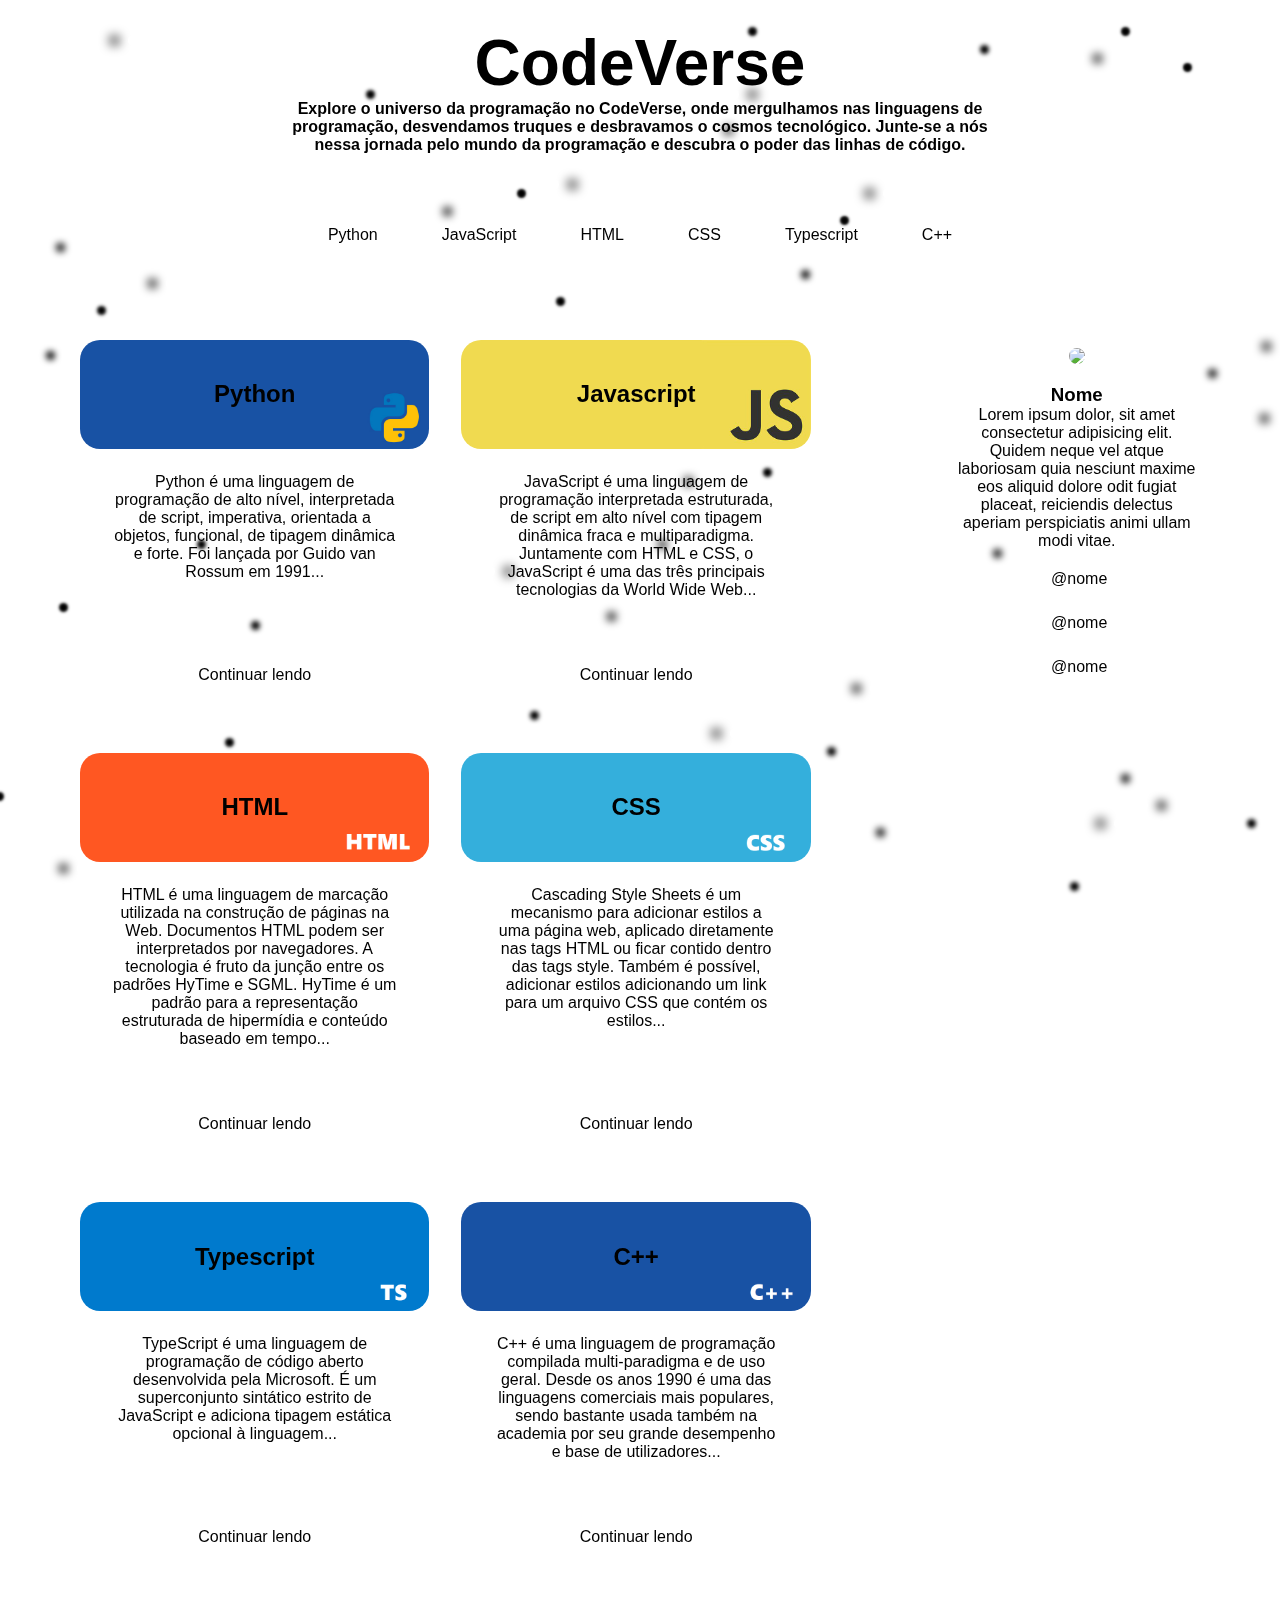
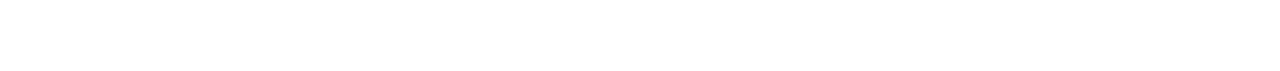
==== commit 2e2f37e9: "✨ feat: correção e finalização do projeto" ====
--- a/index.html
+++ b/index.html
@@ -5,11 +5,12 @@
     <meta charset="UTF-8">
     <meta http-equiv="X-UA-Compatible" content="IE=edge">
     <meta name="viewport" content="width=device-width, initial-scale=1.0">
-    <title>Blog</title>
-    <link rel="stylesheet" href="style.css">
-    <link rel="stylesheet" href="background.css">
+    <title>CodeVerse</title>
+    <link rel="stylesheet" href="./assets/css/style.css">
+    <link rel="stylesheet" href="./assets/css/background.css">
+    <link rel="shortcut icon" href="./assets/img/favicon.png" type="image/x-icon">
     <script src="https://kit.fontawesome.com/d7de81155c.js" crossorigin="anonymous"></script>
-    <script src="./script.js" async></script>
+    <script src="./assets/scripts/script.js" async></script>
 </head>
 
 <body onload="onLoad()">
@@ -133,16 +134,18 @@
                 </button>
             </div>
         </div>
-        <h1>Blog</h1>
-        <h2>Subtítulo</h2>
+        <h1>CodeVerse</h1>
+        <h2>Explore o universo da programação no CodeVerse, onde mergulhamos nas linguagens de programação, desvendamos
+            truques e desbravamos o cosmos tecnológico. Junte-se a nós nessa jornada pelo mundo da programação e
+            descubra o poder das linhas de código.</h2>
     </header>
     <nav>
-        <a href="./pages/py.html">Python</a>
-        <a href="./pages/js.html">JavaScript</a>
-        <a href="./pages/html.html">HTML</a>
-        <a href="./pages/html.html">CSS</a>
-        <a href="./pages/ts.html">Typescript</a>
-        <a href="./pages/cpp.html">C++</a>
+        <a href="./assets/pages/py.html">Python</a>
+        <a href="./assets/pages/js.html">JavaScript</a>
+        <a href="./assets/pages/html.html">HTML</a>
+        <a href="./assets/pages/html.html">CSS</a>
+        <a href="./assets/pages/ts.html">Typescript</a>
+        <a href="./assets/pages/cpp.html">C++</a>
     </nav>
     <main>
 
@@ -154,18 +157,17 @@
                 </div>
                 <p>Python é uma linguagem de programação de alto nível, interpretada de script, imperativa, orientada a
                     objetos, funcional, de tipagem dinâmica e forte. Foi lançada por Guido van Rossum em 1991...</p>
-                <a href="./pages/py.html">Continuar lendo</a>
-            </article>
-            <article>
-                <div class="top">
-                    <img
-                        src="https://coursework.vschool.io/content/images/size/w2000/2016/03/javascript-logo-banner.jpg">
+                <a href="./assets/pages/py.html">Continuar lendo</a>
+            </article>
+            <article>
+                <div class="top">
+                    <img src="./assets/img/js.jpg">
                     <h2>Javascript</h2>
                 </div>
                 <p>JavaScript é uma linguagem de programação interpretada estruturada, de script em alto nível com
                     tipagem dinâmica fraca e multiparadigma. Juntamente com HTML e CSS, o JavaScript é uma das três
                     principais tecnologias da World Wide Web...</p>
-                <a href="./pages/js.html">Continuar lendo</a>
+                <a href="./assets/pages/js.html">Continuar lendo</a>
             </article>
             <article>
                 <div class="top">
@@ -175,7 +177,7 @@
                 <p>HTML é uma linguagem de marcação utilizada na construção de páginas na Web. Documentos HTML podem ser
                     interpretados por navegadores. A tecnologia é fruto da junção entre os padrões HyTime e SGML. HyTime
                     é um padrão para a representação estruturada de hipermídia e conteúdo baseado em tempo...</p>
-                <a href="./pages/html.html">Continuar lendo</a>
+                <a href="./assets/pages/html.html">Continuar lendo</a>
             </article>
             <article>
                 <div class="top">
@@ -185,7 +187,7 @@
                 <p>Cascading Style Sheets é um mecanismo para adicionar estilos a uma página web, aplicado diretamente
                     nas tags HTML ou ficar contido dentro das tags style. Também é possível, adicionar estilos
                     adicionando um link para um arquivo CSS que contém os estilos...</p>
-                <a href="./pages/css.html">Continuar lendo</a>
+                <a href="./assets/pages/css.html">Continuar lendo</a>
             </article>
             <article>
                 <div class="top">
@@ -195,7 +197,7 @@
                 <p>TypeScript é uma linguagem de programação de código aberto desenvolvida pela Microsoft. É um
                     superconjunto sintático estrito de JavaScript e adiciona tipagem estática opcional à linguagem...
                 </p>
-                <a href="./pages/ts.html">Continuar lendo</a>
+                <a href="./assets/pages/ts.html">Continuar lendo</a>
             </article>
             <article>
                 <div class="top">
@@ -205,7 +207,7 @@
                 <p>C++ é uma linguagem de programação compilada multi-paradigma e de uso geral. Desde os anos 1990 é uma
                     das linguagens comerciais mais populares, sendo bastante usada também na academia por seu grande
                     desempenho e base de utilizadores...</p>
-                <a href="./pages/cpp.html">Continuar lendo</a>
+                <a href="./assets/pages/cpp.html">Continuar lendo</a>
             </article>
         </div>
         <aside>
--- a/assets/css/style.css
+++ b/assets/css/style.css
@@ -0,0 +1,287 @@
+* {
+  font-family: 'Segoe UI', Tahoma, Geneva, Verdana, sans-serif;
+  margin: 0;
+  text-align: center;
+  color: var(--font-color);
+  transition: 0.3s;
+  scroll-behavior: smooth;
+}
+
+:root {
+  --body-bg: #000;
+  --font-color: #fff;
+  --detail-color: #fff;
+}
+
+
+header {
+  display: flex;
+  flex-direction: column;
+  justify-content: center;
+  margin: 2%;
+}
+
+header h1 {
+  font-size: 400%;
+  overflow: hidden;
+  border-right: .05em solid var(--detail-color);
+  white-space: nowrap;
+  margin: 0 auto;
+  animation:
+    typing 1.5s steps(20, end),
+    blink-caret .7s step-end infinite;
+}
+
+@keyframes typing {
+  from {
+    width: 0rem
+  }
+
+  to {
+    width: 20rem
+  }
+}
+
+/* The typewriter cursor effect */
+@keyframes blink-caret {
+
+  from,
+  to {
+    border-color: transparent
+  }
+
+  50% {
+    border-color: var(--detail-color);
+  }
+}
+
+header h2 {
+  width: 60%;
+  margin: 0 auto;
+  font-size: 100%;
+}
+
+.themeMenu {
+  display: flex;
+  position: absolute;
+  right: 2%;
+  top: 2%;
+  padding: 0.4rem;
+  width: 3rem;
+  justify-content: center;
+  border-radius: 12px;
+  background-color: var(--detail-color);
+}
+
+
+.themeMenu i {
+  color: var(--body-bg);
+}
+
+.themeMenu button,
+svg {
+  border-radius: 8px;
+  border: none;
+  background: none;
+}
+
+.themeMenu svg {
+  border: 1.5px solid var(--font-color);
+}
+
+.themeMenu .hidden {
+  display: none;
+}
+
+.themeMenu:hover .hidden {
+  display: flex;
+  justify-content: center;
+  flex-wrap: wrap;
+}
+
+.themeMenu:hover i {
+  display: none;
+}
+
+
+nav {
+  margin: 3rem;
+  display: flex;
+  justify-content: center;
+  flex-wrap: wrap;
+}
+
+nav a {
+  text-decoration: none;
+  color: var(--font-color);
+  padding: 0.5rem 1rem;
+  margin: 1rem;
+  border-left: 2px solid var(--detail-color);
+  border-right: 2px solid var(--detail-color);
+  transition: 0.3s;
+}
+
+nav a:hover {
+  transition: 0.3s;
+  transform: scale(1.15);
+}
+
+main {
+  width: 90%;
+  margin: 0 auto;
+  display: flex;
+}
+
+.posts {
+  width: 78%;
+  display: flex;
+  flex-wrap: wrap;
+  flex-direction: row;
+  margin: 0 auto;
+}
+
+article {
+  display: flex;
+  flex-direction: column;
+  width: 40%;
+  background-color: var(--body-bg);
+  margin: 1rem 0.5rem;
+  padding: 0.5rem;
+  border-radius: 20px;
+  border: 2px solid var(--detail-color);
+  justify-content: center;
+
+}
+
+article p {
+  padding: 1.5rem 2rem;
+  height: 50%;
+  color: var(--font-color);
+  margin-bottom: 1rem;
+}
+
+article a {
+  border: 2px solid var(--detail-color);
+  border-radius: 15px;
+  box-shadow: 0px 3px var(--detail-color);
+  padding: 0.7rem;
+  font-size: 1rem;
+  text-decoration: none;
+  margin-top: 1rem;
+  margin-bottom: 0.6rem;
+  color: var(--font-color);
+  transition: 0.5s;
+}
+
+article a:hover {
+  transition: 0.5s;
+  box-shadow: none;
+  transform: translateY(5%);
+}
+
+.top {
+  display: flex;
+  justify-content: center;
+  align-items: center;
+}
+
+article h2 {
+  justify-content: center;
+  display: inline;
+  position: absolute;
+  z-index: 1000;
+  color: var(--body-bg);
+}
+
+.top img {
+  border-radius: 20px;
+  width: 100%;
+  height: 100%;
+}
+
+aside {
+  width: 22%;
+  height: 100%;
+  padding: 1rem;
+  margin: 1rem 0;
+  border: 2px solid var(--detail-color);
+  border-radius: 20px;
+  background-color: var(--body-bg);
+}
+
+aside img {
+  width: 80%;
+  border-radius: 50%;
+  border: 2px solid var(--detail-color);
+  margin-bottom: 1rem;
+}
+
+aside a {
+  display: flex;
+  justify-content: center;
+  color: var(--font-color);
+  text-decoration: none;
+  border: 1px solid var(--detail-color);
+  border-radius: 15px;
+  box-shadow: 0.5px 2px var(--detail-color);
+  margin-top: 1rem;
+  padding: 0.3rem;
+  align-items: center;
+  transition: 0.5s;
+}
+
+aside a:hover {
+  transition: 0.5s;
+  box-shadow: none;
+  transform: translateY(5%);
+}
+
+.social {
+  display: flex;
+  align-items: center;
+}
+
+aside a i {
+  font-size: 1.6rem;
+  margin-right: 0.3rem;
+}
+
+footer {
+  margin-top: 2rem;
+  border-top: 2px solid var(--detail-color);
+  padding: 1.5rem;
+}
+
+footer a {
+  text-decoration: none;
+  color: var(--font-color);
+  font-size: 1.4rem;
+}
+
+@media screen and (min-width: 0px) and (max-width: 1000px) {
+  aside {
+    display: none;
+  }
+
+  article {
+    display: flex;
+    width: 90%;
+    justify-content: center;
+  }
+
+  main {
+    width: 100%;
+  }
+
+  nav a {
+    width: 75%;
+    margin: 2px;
+    border: none;
+    border-bottom: 2px solid var(--detail-color);
+  }
+
+  .themeMenu {
+    flex-direction: column;
+    width: 2rem;
+  }
+}--- a/assets/css/background.css
+++ b/assets/css/background.css
@@ -0,0 +1,530 @@
+@keyframes move {
+    100% {
+        transform: translate3d(0, 0, 1px) rotate(360deg);
+    }
+}
+
+.background {
+    position: fixed;
+    width: 100vw;
+    height: 100vh;
+    top: 0;
+    left: 0;
+    background: var(--body-bg);
+    overflow: hidden;
+    z-index: -10;
+    transition: 0s;
+}
+
+.background span {
+    width: 1vmin;
+    height: 1vmin;
+    border-radius: 1vmin;
+    backface-visibility: hidden;
+    position: absolute;
+    animation: move;
+    animation-duration: 50;
+    animation-timing-function: linear;
+    animation-iteration-count: infinite;
+}
+
+
+.background span:nth-child(0) {
+    color: var(--detail-color);
+    top: 12%;
+    left: 73%;
+    animation-duration: 6s;
+    animation-delay: -1s;
+    transform-origin: 9vw 7vh;
+    box-shadow: -2vmin 0 0.27538135022545696vmin currentColor;
+}
+
+.background span:nth-child(1) {
+    color: var(--detail-color);
+    top: 91%;
+    left: 96%;
+    animation-duration: 6s;
+    animation-delay: -1s;
+    transform-origin: -16vw 23vh;
+    box-shadow: 2vmin 0 0.4710907789229055vmin currentColor;
+}
+
+.background span:nth-child(2) {
+    color: var(--detail-color);
+    top: 52%;
+    left: 61%;
+    animation-duration: 6s;
+    animation-delay: -1s;
+    transform-origin: -6vw -15vh;
+    box-shadow: -2vmin 0 0.42424550793862936vmin currentColor;
+}
+
+.background span:nth-child(3) {
+    color: var(--detail-color);
+    top: 7%;
+    left: 91%;
+    animation-duration: 6s;
+    animation-delay: -1s;
+    transform-origin: -2vw 14vh;
+    box-shadow: 2vmin 0 0.2760057081928635vmin currentColor;
+}
+
+.background span:nth-child(4) {
+    color: var(--detail-color);
+    top: 93%;
+    left: 28%;
+    animation-duration: 6s;
+    animation-delay: -1s;
+    transform-origin: 13vw 20vh;
+    box-shadow: 2vmin 0 0.6242597681310618vmin currentColor;
+}
+
+.background span:nth-child(5) {
+    color: var(--detail-color);
+    top: 46%;
+    left: 97%;
+    animation-duration: 6s;
+    animation-delay: -1s;
+    transform-origin: -8vw -4vh;
+    box-shadow: 2vmin 0 1.0234532356203954vmin currentColor;
+}
+
+.background span:nth-child(6) {
+    color: var(--detail-color);
+    top: 5%;
+    left: 78%;
+    animation-duration: 6s;
+    animation-delay: -1s;
+    transform-origin: 10vw -8vh;
+    box-shadow: -2vmin 0 0.49318287032722585vmin currentColor;
+}
+
+.background span:nth-child(7) {
+    color: var(--detail-color);
+    top: 43%;
+    left: 40%;
+    animation-duration: 6s;
+    animation-delay: -1s;
+    transform-origin: -5vw -24vh;
+    box-shadow: -2vmin 0 0.9399635598026657vmin currentColor;
+}
+
+.background span:nth-child(8) {
+    color: var(--detail-color);
+    top: 88%;
+    left: 19%;
+    animation-duration: 6s;
+    animation-delay: -1s;
+    transform-origin: -5vw 4vh;
+    box-shadow: -2vmin 0 0.4403394176249429vmin currentColor;
+}
+
+.background span:nth-child(9) {
+    color: var(--detail-color);
+    top: 60%;
+    left: 14%;
+    animation-duration: 6s;
+    animation-delay: -1s;
+    transform-origin: 1vw 5vh;
+    box-shadow: 2vmin 0 0.43599453253697273vmin currentColor;
+}
+
+.background span:nth-child(10) {
+    color: var(--detail-color);
+    top: 69%;
+    left: 21%;
+    animation-duration: 6s;
+    animation-delay: -1s;
+    transform-origin: -3vw -16vh;
+    box-shadow: -2vmin 0 0.6154934287869147vmin currentColor;
+}
+
+.background span:nth-child(11) {
+    color: var(--detail-color);
+    top: 20%;
+    left: 43%;
+    animation-duration: 6s;
+    animation-delay: -1s;
+    transform-origin: -6vw 12vh;
+    box-shadow: 2vmin 0 1.1883772798756504vmin currentColor;
+}
+
+.background span:nth-child(12) {
+    color: var(--detail-color);
+    top: 24%;
+    left: 67%;
+    animation-duration: 6s;
+    animation-delay: -1s;
+    transform-origin: 2vw -3vh;
+    box-shadow: -2vmin 0 0.267658226001954vmin currentColor;
+}
+
+.background span:nth-child(13) {
+    color: var(--detail-color);
+    top: 10%;
+    left: 30%;
+    animation-duration: 6s;
+    animation-delay: -1s;
+    transform-origin: -22vw 1vh;
+    box-shadow: -2vmin 0 0.4053785415882025vmin currentColor;
+}
+
+.background span:nth-child(14) {
+    color: var(--detail-color);
+    top: 68%;
+    left: 46%;
+    animation-duration: 6s;
+    animation-delay: -1s;
+    transform-origin: -21vw -16vh;
+    box-shadow: 2vmin 0 0.9191083418990091vmin currentColor;
+}
+
+.background span:nth-child(15) {
+    color: var(--detail-color);
+    top: 21%;
+    left: 39%;
+    animation-duration: 6s;
+    animation-delay: -1s;
+    transform-origin: -23vw -10vh;
+    box-shadow: 2vmin 0 0.2719824636793464vmin currentColor;
+}
+
+.background span:nth-child(16) {
+    color: var(--detail-color);
+    top: 96%;
+    left: 6%;
+    animation-duration: 6s;
+    animation-delay: -1s;
+    transform-origin: 2vw 10vh;
+    box-shadow: -2vmin 0 1.0808496465702444vmin currentColor;
+}
+
+.background span:nth-child(17) {
+    color: var(--detail-color);
+    top: 88%;
+    left: 1%;
+    animation-duration: 6s;
+    animation-delay: -1s;
+    transform-origin: -5vw -22vh;
+    box-shadow: -2vmin 0 0.3026292771775181vmin currentColor;
+}
+
+.background span:nth-child(18) {
+    color: var(--detail-color);
+    top: 39%;
+    left: 5%;
+    animation-duration: 6s;
+    animation-delay: -1s;
+    transform-origin: -4vw 4vh;
+    box-shadow: -2vmin 0 0.6664745303821307vmin currentColor;
+}
+
+.background span:nth-child(19) {
+    color: var(--detail-color);
+    top: 76%;
+    left: 68%;
+    animation-duration: 6s;
+    animation-delay: -1s;
+    transform-origin: -6vw 5vh;
+    box-shadow: -2vmin 0 1.1057708346822341vmin currentColor;
+}
+
+.background span:nth-child(20) {
+    color: var(--detail-color);
+    top: 82%;
+    left: 19%;
+    animation-duration: 6s;
+    animation-delay: -1s;
+    transform-origin: 19vw 3vh;
+    box-shadow: -2vmin 0 0.3862450667494819vmin currentColor;
+}
+
+.background span:nth-child(21) {
+    color: var(--detail-color);
+    top: 63%;
+    left: 38%;
+    animation-duration: 6s;
+    animation-delay: -1s;
+    transform-origin: -24vw 15vh;
+    box-shadow: 2vmin 0 1.144984982098901vmin currentColor;
+}
+
+.background span:nth-child(22) {
+    color: var(--detail-color);
+    top: 31%;
+    left: 13%;
+    animation-duration: 6s;
+    animation-delay: -1s;
+    transform-origin: 5vw 19vh;
+    box-shadow: -2vmin 0 1.020121044843505vmin currentColor;
+}
+
+.background span:nth-child(23) {
+    color: var(--detail-color);
+    top: 21%;
+    left: 69%;
+    animation-duration: 6s;
+    animation-delay: -1s;
+    transform-origin: 23vw 7vh;
+    box-shadow: -2vmin 0 1.205088334195362vmin currentColor;
+}
+
+.background span:nth-child(24) {
+    color: var(--detail-color);
+    top: 34%;
+    left: 9%;
+    animation-duration: 6s;
+    animation-delay: -1s;
+    transform-origin: -22vw -8vh;
+    box-shadow: -2vmin 0 0.3853865236024223vmin currentColor;
+}
+
+.background span:nth-child(25) {
+    color: var(--detail-color);
+    top: 98%;
+    left: 85%;
+    animation-duration: 6s;
+    animation-delay: -1s;
+    transform-origin: -15vw -20vh;
+    box-shadow: -2vmin 0 0.5075718724492619vmin currentColor;
+}
+
+.background span:nth-child(26) {
+    color: var(--detail-color);
+    top: 86%;
+    left: 89%;
+    animation-duration: 6s;
+    animation-delay: -1s;
+    transform-origin: 8vw -11vh;
+    box-shadow: -2vmin 0 0.8697546106871674vmin currentColor;
+}
+
+.background span:nth-child(27) {
+    color: var(--detail-color);
+    top: 61%;
+    left: 79%;
+    animation-duration: 6s;
+    animation-delay: -1s;
+    transform-origin: 16vw -16vh;
+    box-shadow: -2vmin 0 0.8439808485837965vmin currentColor;
+}
+
+.background span:nth-child(28) {
+    color: var(--detail-color);
+    top: 27%;
+    left: 3%;
+    animation-duration: 6s;
+    animation-delay: -1s;
+    transform-origin: -14vw -2vh;
+    box-shadow: 2vmin 0 0.8115520247718744vmin currentColor;
+}
+
+.background span:nth-child(29) {
+    color: var(--detail-color);
+    top: 14%;
+    left: 58%;
+    animation-duration: 6s;
+    animation-delay: -1s;
+    transform-origin: 6vw 5vh;
+    box-shadow: -2vmin 0 1.0531775673042068vmin currentColor;
+}
+
+.background span:nth-child(30) {
+    color: var(--detail-color);
+    top: 3%;
+    left: 57%;
+    animation-duration: 6s;
+    animation-delay: -1s;
+    transform-origin: -23vw 20vh;
+    box-shadow: 2vmin 0 0.35795235282371785vmin currentColor;
+}
+
+.background span:nth-child(31) {
+    color: var(--detail-color);
+    top: 67%;
+    left: 6%;
+    animation-duration: 6s;
+    animation-delay: -1s;
+    transform-origin: 23vw 9vh;
+    box-shadow: -2vmin 0 0.3169018373170718vmin currentColor;
+}
+
+.background span:nth-child(32) {
+    color: var(--detail-color);
+    top: 23%;
+    left: 36%;
+    animation-duration: 6s;
+    animation-delay: -1s;
+    transform-origin: -20vw 4vh;
+    box-shadow: -2vmin 0 0.9532379128753996vmin currentColor;
+}
+
+.background span:nth-child(33) {
+    color: var(--detail-color);
+    top: 92%;
+    left: 67%;
+    animation-duration: 6s;
+    animation-delay: -1s;
+    transform-origin: -4vw -3vh;
+    box-shadow: 2vmin 0 0.7856214711991198vmin currentColor;
+}
+
+.background span:nth-child(34) {
+    color: var(--detail-color);
+    top: 53%;
+    left: 52%;
+    animation-duration: 6s;
+    animation-delay: -1s;
+    transform-origin: 25vw 14vh;
+    box-shadow: 2vmin 0 1.0495278782192048vmin currentColor;
+}
+
+.background span:nth-child(35) {
+    color: var(--detail-color);
+    top: 6%;
+    left: 84%;
+    animation-duration: 6s;
+    animation-delay: -1s;
+    transform-origin: 4vw -12vh;
+    box-shadow: 2vmin 0 1.0270727966097692vmin currentColor;
+}
+
+.background span:nth-child(36) {
+    color: var(--detail-color);
+    top: 79%;
+    left: 40%;
+    animation-duration: 6s;
+    animation-delay: -1s;
+    transform-origin: 17vw 18vh;
+    box-shadow: 2vmin 0 0.45437303067058754vmin currentColor;
+}
+
+.background span:nth-child(37) {
+    color: var(--detail-color);
+    top: 91%;
+    left: 87%;
+    animation-duration: 6s;
+    animation-delay: -1s;
+    transform-origin: -7vw -19vh;
+    box-shadow: -2vmin 0 1.191177573704821vmin currentColor;
+}
+
+.background span:nth-child(38) {
+    color: var(--detail-color);
+    top: 38%;
+    left: 100%;
+    animation-duration: 6s;
+    animation-delay: -1s;
+    transform-origin: -14vw 7vh;
+    box-shadow: -2vmin 0 1.0581719142624308vmin currentColor;
+}
+
+.background span:nth-child(39) {
+    color: var(--detail-color);
+    top: 89%;
+    left: 89%;
+    animation-duration: 6s;
+    animation-delay: -1s;
+    transform-origin: -9vw -8vh;
+    box-shadow: 2vmin 0 1.0682960506211483vmin currentColor;
+}
+
+.background span:nth-child(40) {
+    color: var(--detail-color);
+    top: 60%;
+    left: 50%;
+    animation-duration: 6s;
+    animation-delay: -1s;
+    transform-origin: -16vw -1vh;
+    box-shadow: 2vmin 0 0.9438409726963655vmin currentColor;
+}
+
+.background span:nth-child(41) {
+    color: var(--detail-color);
+    top: 85%;
+    left: 47%;
+    animation-duration: 6s;
+    animation-delay: -1s;
+    transform-origin: -5vw 13vh;
+    box-shadow: 2vmin 0 0.27575655594672743vmin currentColor;
+}
+
+.background span:nth-child(42) {
+    color: var(--detail-color);
+    top: 4%;
+    left: 10%;
+    animation-duration: 6s;
+    animation-delay: -1s;
+    transform-origin: 8vw 14vh;
+    box-shadow: -2vmin 0 1.175673549019227vmin currentColor;
+}
+
+.background span:nth-child(43) {
+    color: var(--detail-color);
+    top: 3%;
+    left: 89%;
+    animation-duration: 6s;
+    animation-delay: -1s;
+    transform-origin: 12vw -2vh;
+    box-shadow: -2vmin 0 0.29786846132406564vmin currentColor;
+}
+
+.background span:nth-child(44) {
+    color: var(--detail-color);
+    top: 30%;
+    left: 64%;
+    animation-duration: 6s;
+    animation-delay: -1s;
+    transform-origin: -14vw 4vh;
+    box-shadow: -2vmin 0 0.7660666858949277vmin currentColor;
+}
+
+.background span:nth-child(45) {
+    color: var(--detail-color);
+    top: 10%;
+    left: 57%;
+    animation-duration: 6s;
+    animation-delay: -1s;
+    transform-origin: -2vw -7vh;
+    box-shadow: 2vmin 0 1.182817788901344vmin currentColor;
+}
+
+.background span:nth-child(46) {
+    color: var(--detail-color);
+    top: 33%;
+    left: 42%;
+    animation-duration: 6s;
+    animation-delay: -1s;
+    transform-origin: 1vw 25vh;
+    box-shadow: 2vmin 0 0.3346138495409887vmin currentColor;
+}
+
+.background span:nth-child(47) {
+    color: var(--detail-color);
+    top: 83%;
+    left: 66%;
+    animation-duration: 6s;
+    animation-delay: -1s;
+    transform-origin: -24vw 22vh;
+    box-shadow: -2vmin 0 0.5501824184393849vmin currentColor;
+}
+
+.background span:nth-child(48) {
+    color: var(--detail-color);
+    top: 41%;
+    left: 93%;
+    animation-duration: 6s;
+    animation-delay: -1s;
+    transform-origin: -20vw -23vh;
+    box-shadow: 2vmin 0 0.7813935994895793vmin currentColor;
+}
+
+.background span:nth-child(49) {
+    color: var(--detail-color);
+    top: 81%;
+    left: 57%;
+    animation-duration: 6s;
+    animation-delay: -1s;
+    transform-origin: -12vw -3vh;
+    box-shadow: -2vmin 0 1.17089601091446vmin currentColor;
+}